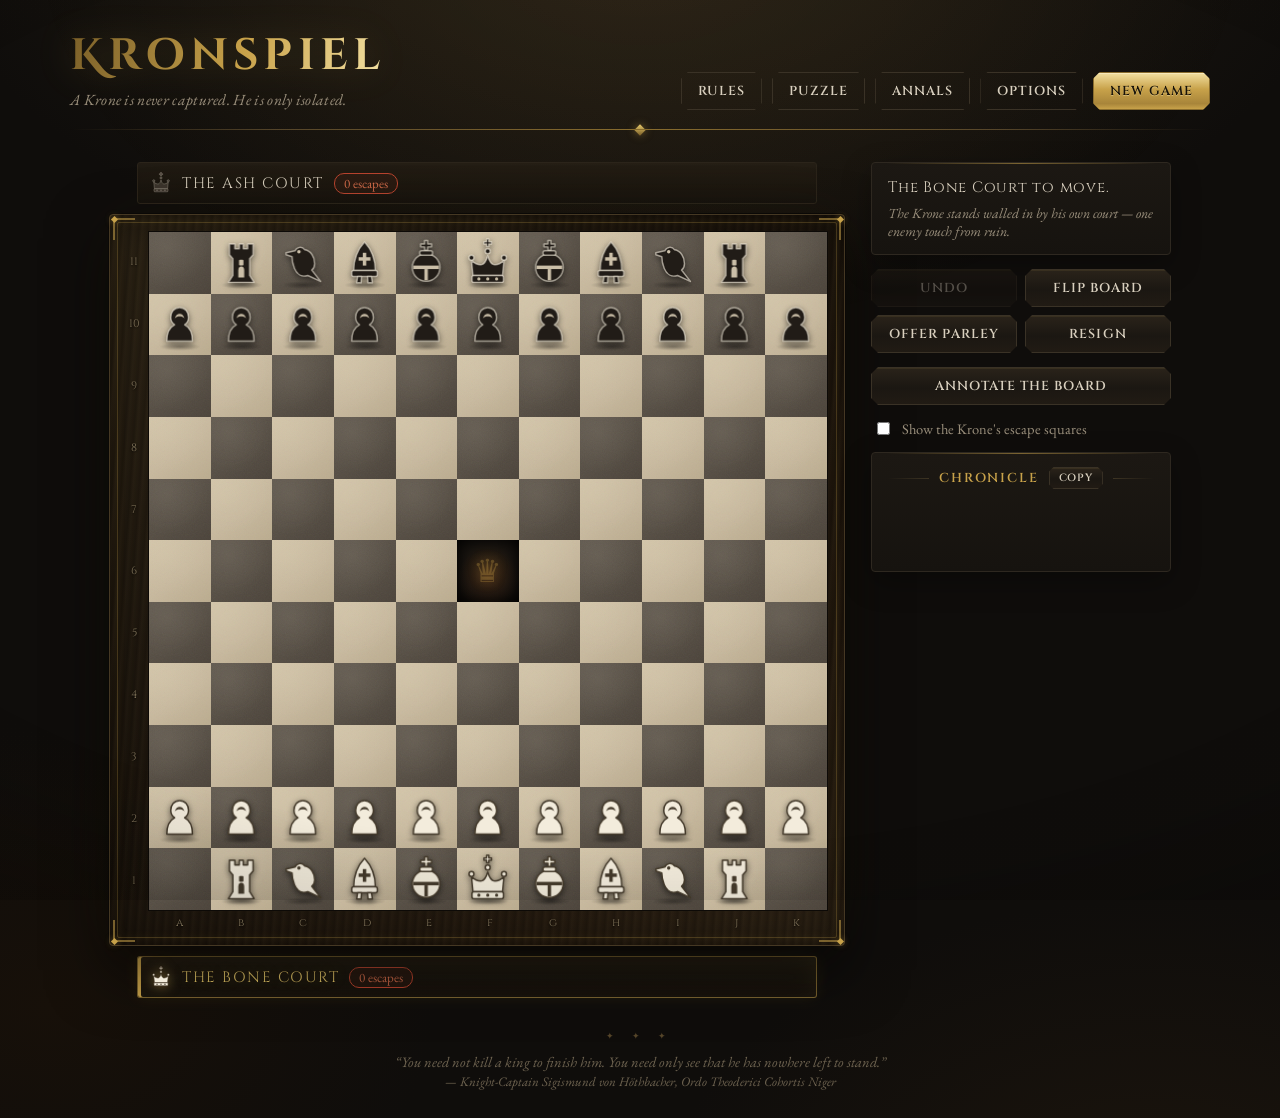
==== play.html @ 2af21b9d "Mobile app shell: fixed board, bottom sheets, and a focused layout Redesign the mobile (≤900px) expe" ====
<!DOCTYPE html>
<html lang="en">
<head>
<meta charset="UTF-8">
<meta name="viewport" content="width=device-width, initial-scale=1.0, viewport-fit=cover">
<title>Kronspiel — Crown-play</title>
<meta name="description" content="Kronspiel: an 11×11 court-game of Isolation. A Krone is never captured — he is only isolated.">
<link rel="preconnect" href="https://fonts.googleapis.com">
<link rel="preconnect" href="https://fonts.gstatic.com" crossorigin>
<link href="https://fonts.googleapis.com/css2?family=Cinzel:wght@400;600;700&family=Cinzel+Decorative:wght@700&family=EB+Garamond:ital,wght@0,400;0,500;0,600;1,400&display=swap" rel="stylesheet">
<link rel="stylesheet" href="css/style.css">
<link rel="icon" href="data:image/svg+xml,<svg xmlns='http://www.w3.org/2000/svg' viewBox='0 0 100 100'><text y='0.9em' font-size='90'>♚</text></svg>">
</head>
<body>
<div class="embers" aria-hidden="true">
  <span style="--x:6%;  --d:16s; --dl:0s;   --s:3px; --drift:34px"></span>
  <span style="--x:16%; --d:21s; --dl:-7s;  --s:2px; --drift:-22px"></span>
  <span style="--x:28%; --d:18s; --dl:-3s;  --s:2px; --drift:18px"></span>
  <span style="--x:41%; --d:24s; --dl:-12s; --s:3px; --drift:-30px"></span>
  <span style="--x:55%; --d:17s; --dl:-5s;  --s:2px; --drift:26px"></span>
  <span style="--x:67%; --d:22s; --dl:-15s; --s:3px; --drift:-18px"></span>
  <span style="--x:78%; --d:19s; --dl:-9s;  --s:2px; --drift:30px"></span>
  <span style="--x:88%; --d:25s; --dl:-2s;  --s:3px; --drift:-26px"></span>
  <span style="--x:95%; --d:20s; --dl:-11s; --s:2px; --drift:14px"></span>
</div>
<div class="app">

  <div id="mobile-top" class="mobile-top">
    <button id="btn-menu" class="mtop-btn" aria-label="Open menu">☰</button>
    <a href="index.html" class="mtop-title">Kronspiel</a>
    <span class="mtop-spacer" aria-hidden="true"></span>
  </div>

  <header class="masthead">
    <div class="masthead-inner">
      <div class="title-block">
        <h1><a href="index.html" class="home-link">Kronspiel</a></h1>
        <p class="tagline">A Krone is never captured. He is only isolated.</p>
      </div>
      <nav class="top-actions">
        <button id="btn-rules" class="btn ghost">Rules</button>
        <button id="btn-puzzle" class="btn ghost">Puzzle</button>
        <button id="btn-annals" class="btn ghost">Annals</button>
        <button id="btn-options" class="btn ghost">Options</button>
        <button id="btn-new" class="btn primary">New Game</button>
      </nav>
    </div>
  </header>

  <main class="table">

    <section class="board-column">
      <div class="focus-hud">
        <button id="btn-focus-undo" class="btn mini">Undo</button>
        <span id="focus-status"></span>
        <button id="btn-focus-exit" class="btn mini">Exit</button>
      </div>
      <div class="player-bar" id="bar-top">
        <span class="court-sigil ash">♛</span>
        <span class="court-name" id="name-top">The Ash Court</span>
        <span class="escape-badge" id="esc-top" title="Open escape squares around this Krone"></span>
        <span class="captured" id="cap-top"></span>
      </div>

      <div class="board-frame">
        <i class="bf-corner tl" aria-hidden="true"></i>
        <i class="bf-corner tr" aria-hidden="true"></i>
        <i class="bf-corner bl" aria-hidden="true"></i>
        <i class="bf-corner br" aria-hidden="true"></i>
        <div class="board-inner">
          <div id="ranks" class="ranks"></div>
          <div class="board-and-files">
            <div id="board" class="board" aria-label="Kronspiel board">
              <div id="pieces" class="pieces-layer"></div>
              <div id="marks" class="marks-layer"></div>
            </div>
            <div id="files" class="files"></div>
          </div>
        </div>
      </div>

      <div class="player-bar" id="bar-bottom">
        <span class="court-sigil bone">♛</span>
        <span class="court-name" id="name-bottom">The Bone Court</span>
        <span class="escape-badge" id="esc-bottom" title="Open escape squares around this Krone"></span>
        <span class="captured" id="cap-bottom"></span>
      </div>
    </section>

    <aside class="sidebar">
      <div class="log-card tutor-card hidden" id="tutor-card">
        <h2>The Primer <span id="tutor-step" class="tutor-step"></span></h2>
        <h3 id="tutor-title" class="tutor-title"></h3>
        <p id="tutor-text" class="tutor-text"></p>
        <div class="tutor-actions">
          <button id="btn-tutor-exit" class="btn mini ghost">Leave the Primer</button>
          <button id="btn-tutor-back" class="btn mini ghost hidden">Back</button>
          <button id="btn-tutor-next" class="btn mini primary">Continue</button>
        </div>
      </div>

      <div class="status-card">
        <div id="status" class="status">The Bone Court to move.</div>
        <div id="substatus" class="substatus"></div>
        <div id="winter-clock" class="winter-clock hidden"></div>
      </div>

      <div id="sheet-controls" class="m-sheet">
        <div class="controls">
          <button id="btn-undo" class="btn">Undo</button>
          <button id="btn-flip" class="btn">Flip Board</button>
          <button id="btn-parley" class="btn">Offer Parley</button>
          <button id="btn-resign" class="btn danger">Resign</button>
        </div>
        <button id="btn-annotate" class="btn annotate-start">Annotate the Board</button>
        <div id="claims" class="claims hidden">
          <button id="btn-siege" class="btn claim hidden">Claim the Long Siege</button>
          <button id="btn-winter" class="btn claim hidden">Claim the Long Winter</button>
        </div>
        <label class="toggle">
          <input type="checkbox" id="chk-escapes">
          <span>Show the Krone's escape squares</span>
        </label>
      </div>

      <div id="annotate-bar" class="annotate-bar m-sheet hidden">
        <div class="anno-row" role="group" aria-label="Annotation tools">
          <button class="atool active" data-tool="arrow" title="Draw an arrow — drag from one square to another">Arrow</button>
          <button class="atool" data-tool="highlight" title="Highlight a square — click it">Highlight</button>
          <button class="atool" data-tool="text" title="Add a label — click where it should sit">Label</button>
        </div>
        <div class="anno-row anno-glyphs" role="group" aria-label="Move-quality marks — click a square to place">
          <button class="atool aglyph" data-tool="glyph" data-glyph="!!" data-nag="brilliant" title="Brilliant">!!</button>
          <button class="atool aglyph" data-tool="glyph" data-glyph="!" data-nag="good" title="Good move">!</button>
          <button class="atool aglyph" data-tool="glyph" data-glyph="!?" data-nag="interesting" title="Interesting move">!?</button>
          <button class="atool aglyph" data-tool="glyph" data-glyph="?!" data-nag="dubious" title="Dubious move">?!</button>
          <button class="atool aglyph" data-tool="glyph" data-glyph="?" data-nag="mistake" title="Mistake">?</button>
          <button class="atool aglyph" data-tool="glyph" data-glyph="??" data-nag="blunder" title="Blunder">??</button>
        </div>
        <div class="anno-row anno-colors" role="group" aria-label="Ink colour">
          <button class="aswatch active" data-color="#e8c96a" title="Gold" style="--sw:#e8c96a"></button>
          <button class="aswatch" data-color="#b8442f" title="Ember" style="--sw:#b8442f"></button>
          <button class="aswatch" data-color="#6f9e5f" title="Green" style="--sw:#6f9e5f"></button>
          <button class="aswatch" data-color="#5b8fc9" title="Blue" style="--sw:#5b8fc9"></button>
        </div>
        <div class="anno-row anno-actions">
          <button id="btn-anno-undo" class="btn mini" title="Undo the last mark">Undo</button>
          <button id="btn-anno-clear" class="btn mini" title="Remove every mark">Clear</button>
          <button id="btn-anno-copy" class="btn mini primary" title="Copy an image of the board to the clipboard">Copy Image</button>
          <button id="btn-anno-done" class="btn mini ghost" title="Leave annotation mode">Done</button>
        </div>
      </div>

      <div id="editor-bar" class="editor-bar m-sheet hidden">
        <div class="editor-head">Puzzle Editor</div>
        <p class="editor-hint">Pick a piece, then click a square to place it. Drag a piece to move it. Choose Erase to clear squares.</p>
        <div class="palette" id="palette-bone" aria-label="Bone pieces"></div>
        <div class="palette" id="palette-ash" aria-label="Ash pieces"></div>
        <div class="anno-row">
          <button class="atool ed-brush ed-erase" data-erase="1" title="Erase — click a square to clear it">Erase</button>
        </div>
        <div class="anno-row ed-inline">
          <span class="ed-label">To move</span>
          <div class="seg ed-seg" id="ed-turn">
            <button data-v="bone" class="seg-btn active">Bone</button>
            <button data-v="ash" class="seg-btn">Ash</button>
          </div>
        </div>
        <div class="anno-row ed-fluchts">
          <label class="toggle mini"><input type="checkbox" id="ed-flucht-bone" checked><span>Bone may Flucht</span></label>
          <label class="toggle mini"><input type="checkbox" id="ed-flucht-ash" checked><span>Ash may Flucht</span></label>
        </div>
        <div id="ed-status" class="ed-status"></div>
        <div class="anno-row">
          <button id="btn-ed-start" class="btn mini" title="Load the standard opening position">Reset to Start</button>
          <button id="btn-ed-clear" class="btn mini" title="Empty the board">Clear Board</button>
        </div>
        <div class="anno-row">
          <button id="btn-ed-copy" class="btn mini" title="Copy this position as a shareable code">Copy Code</button>
          <button id="btn-ed-save" class="btn mini" title="Save this position to your library">Save…</button>
          <button id="btn-ed-library" class="btn mini" title="Browse your saved puzzles">Library…</button>
        </div>
        <div class="anno-row ed-actions">
          <button id="btn-ed-play" class="btn mini primary" title="Start playing from this position">Play from Here</button>
          <button id="btn-ed-done" class="btn mini ghost" title="Leave the editor">Done</button>
        </div>
      </div>

      <div id="replay-bar" class="replay-bar m-sheet hidden">
        <div class="replay-head"><span class="editor-head">Replay</span><span id="replay-name" class="replay-name"></span></div>
        <div class="replay-move" id="replay-move"></div>
        <div class="replay-nav">
          <button id="btn-rp-first" class="btn mini" title="First move" aria-label="First">⏮</button>
          <button id="btn-rp-prev" class="btn mini" title="Previous move" aria-label="Previous">◀</button>
          <button id="btn-rp-play" class="btn mini" title="Play / pause" aria-label="Play">▶</button>
          <button id="btn-rp-next" class="btn mini" title="Next move" aria-label="Next">▶▶</button>
          <button id="btn-rp-last" class="btn mini" title="Last move" aria-label="Last">⏭</button>
        </div>
        <div class="replay-count" id="replay-count"></div>
        <textarea id="replay-commentary" class="replay-commentary" rows="3" placeholder="Narrate this moment — write as much as you like…"></textarea>
        <button id="btn-rp-annotate" class="btn mini" title="Draw on this position">Annotate this Position</button>
        <div class="replay-save">
          <input id="replay-name-input" class="text-input" maxlength="60" placeholder="Name this game" autocomplete="off">
          <button id="btn-rp-save" class="btn mini primary" title="Save this game — with your notes — to the Annals">Save to the Annals</button>
        </div>
        <div class="anno-row">
          <button id="btn-rp-share" class="btn mini" title="Copy a shareable replay code">Share</button>
          <button id="btn-rp-newgame" class="btn mini">New Game</button>
        </div>
        <button id="btn-rp-exit" class="btn mini ghost rp-close">Close Replay</button>
      </div>

      <div class="log-card m-sheet" id="sheet-chronicle">
        <h2 class="with-action">Chronicle <button id="btn-export" class="btn mini" title="Copy the game record as text">Copy</button></h2>
        <ol id="movelog" class="movelog"></ol>
      </div>

      <div class="log-card chat-card m-sheet hidden" id="chat-card">
        <h2>Parlour</h2>
        <div id="chatlog" class="chatlog"></div>
        <form id="chat-form" class="chat-form">
          <input id="chat-input" class="text-input" maxlength="300" placeholder="Speak…" autocomplete="off">
          <button class="btn mini" type="submit">Send</button>
        </form>
      </div>
    </aside>

  </main>

  <nav id="mobile-tabs" class="mobile-tabs" aria-label="Board menus"></nav>

  <!-- Compact menu (mobile) — the top actions tucked behind one button -->
  <div class="overlay hidden" id="ov-menu">
    <div class="dialog menu-dialog">
      <h2>Kronspiel</h2>
      <div class="menu-actions">
        <button class="btn primary" data-menu="btn-new">New Game</button>
        <button class="btn" data-menu="btn-rules">The Rules</button>
        <button class="btn" data-menu="btn-puzzle">Puzzle Editor</button>
        <button class="btn" data-menu="btn-annals">The Annals</button>
        <button class="btn" data-menu="btn-options">Options</button>
      </div>
      <button class="btn ghost" id="btn-menu-close">Close</button>
    </div>
  </div>

  <footer class="colophon">
    <p>“You need not kill a king to finish him. You need only see that he has nowhere left to stand.”</p>
    <p class="attribution">— Knight-Captain Sigismund von Höthbacher, <em>Ordo Theoderici Cohortis Niger</em></p>
  </footer>
</div>

<!-- New game dialog -->
<div class="overlay hidden" id="ov-new">
  <div class="dialog">
    <h2>A New Game</h2>
    <div class="field">
      <span class="field-label">Opponent</span>
      <div class="seg" id="seg-mode">
        <button data-v="hotseat" class="seg-btn active">Two Players</button>
        <button data-v="ai" class="seg-btn">Against the Court</button>
      </div>
    </div>
    <div class="field hotseat-only">
      <span class="field-label">Where</span>
      <div class="seg" id="seg-where">
        <button data-v="local" class="seg-btn active">Local</button>
        <button data-v="online" class="seg-btn">Online</button>
      </div>
    </div>
    <div class="field ai-only">
      <span class="field-label">You command</span>
      <div class="seg" id="seg-side">
        <button data-v="bone" class="seg-btn active">The Bone Court</button>
        <button data-v="ash" class="seg-btn">The Ash Court</button>
      </div>
    </div>
    <div class="field ai-only">
      <span class="field-label">The Court plays as</span>
      <div class="seg" id="seg-level">
        <button data-v="novice" class="seg-btn">Novice</button>
        <button data-v="courtier" class="seg-btn active">Courtier</button>
        <button data-v="spymaster" class="seg-btn">Spymaster</button>
      </div>
    </div>
    <div class="field online-only">
      <span class="field-label">Your part</span>
      <div class="seg" id="seg-net-role">
        <button data-v="host" class="seg-btn active">Create a Table</button>
        <button data-v="join" class="seg-btn">Join by Code</button>
      </div>
    </div>
    <div class="field online-only host-only">
      <span class="field-label">You command</span>
      <div class="seg" id="seg-host-side">
        <button data-v="bone" class="seg-btn active">The Bone Court</button>
        <button data-v="ash" class="seg-btn">The Ash Court</button>
      </div>
    </div>
    <div class="field online-only join-only">
      <span class="field-label">Room code</span>
      <input id="join-code" class="text-input" maxlength="8" placeholder="e.g. K7QF"
             autocomplete="off" autocapitalize="characters" spellcheck="false">
    </div>
    <p class="dialog-note online-only">Play travels directly between your two browsers; share the code by any messenger you like.</p>
    <div class="dialog-actions">
      <button class="btn ghost" id="btn-primer-new">First Time? The Primer</button>
      <button class="btn ghost" id="btn-new-cancel">Cancel</button>
      <button class="btn primary" id="btn-new-start">Begin</button>
    </div>
  </div>
</div>

<!-- Rules dialog -->
<div class="overlay hidden" id="ov-rules">
  <div class="dialog wide">
    <h2>The Rules, Briefly</h2>
    <div class="rules-body">
      <h3>The board</h3>
      <p>Eleven by eleven, ash-grey and bone-pale. The centre square — the <strong>Aschenstuhl</strong>, the Ash Seat — is permanently empty. No piece may ever occupy it, sliding pieces cannot see past it, and a Gesandter may leap over it but never land on it. For the Krone it behaves exactly as the edge of the board: a square he cannot step onto, but never an enemy hand at his throat. A Bürger whose file runs into the throne — standing at f5 or f7 — may step diagonally around it onto e6 or g6, capture or no capture: the game's one non-capturing diagonal step.</p>

      <h3>The pieces</h3>
      <ul>
        <li><strong><span class="rule-ico" data-piece="1"></span> Krone</strong> — one square in any direction, onto open ground only. Never captured, and never captures; see Isolation.</li>
        <li><strong><span class="rule-ico" data-piece="2"></span> Kanzler</strong> (×2) — any distance in any direction. Each side has two, flanking the Krone from the first move.</li>
        <li><strong><span class="rule-ico" data-piece="3"></span> Marschall</strong> — any distance orthogonally.</li>
        <li><strong><span class="rule-ico" data-piece="4"></span> Prälat</strong> — any distance diagonally.</li>
        <li><strong><span class="rule-ico" data-piece="5"></span> Gesandter</strong> — the broken L-step; leaps over anything in its path.</li>
        <li><strong><span class="rule-ico" data-piece="6"></span> Bürger</strong> — one square forward; on its first move only, it may instead advance one, two, or three squares in a straight line. Captures one square diagonally forward, at any time. A Bürger reaching the far rank promotes — <em>only ever</em> to a Gesandter. There is no en passant.</li>
      </ul>

      <h3>Die Flucht</h3>
      <p>An unmoved Krone may, once per game, leap up to three squares in a straight orthogonal line — provided every square he passes through and lands on is empty and unthreatened. Any ordinary Krone move forfeits the option forever.</p>

      <h3>Isolation — the only way to win</h3>
      <p>There is no check, no checkmate, and no stalemate-as-draw. At the start of every turn, before any piece moves, the Krone of the player to move is examined. He is <strong>Isolated</strong> — and the game instantly lost — when both of the following hold:</p>
      <ol>
        <li>Every square adjacent to him (including any square still reachable by Die Flucht) is occupied by a piece of <em>either</em> colour, threatened by an enemy piece, or off the board.</li>
        <li>Either the Krone's own square is directly threatened by an enemy piece, or at least one adjacent square that is <em>genuinely empty</em> — held by no piece of either colour — is threatened by an enemy piece.</li>
      </ol>
      <p>An enemy threat against a square already filled by the Krone's own court counts for nothing — that door was never going to open for him regardless. Only two things end a Krone's reign: a blade genuinely at his own throat, or a genuinely empty door that the enemy, and the enemy alone, has nailed shut. A Krone is never undone by his own house alone — he is undone by his own house under siege, and it makes no difference that his own men built most of the wall.</p>
      <p><strong>The Krone is judged as if already lifted from his square.</strong> Every threat that concerns his movement or survival is tested as though he were not standing where he stands: a Kanzler bearing directly upon him threatens the ground behind him just as surely as the ground before him. A king does not shelter a doorway with his own body.</p>
      <p><strong>The Krone cannot be taken.</strong> No move may capture a Krone — it is simply not a legal move, exactly as landing on the Aschenstuhl is not. A Krone may stand indefinitely on a threatened square; only Isolation ends his part in the game.</p>
      <p><strong>The Krone takes no one.</strong> The courtesy is returned: the Krone may never capture, and moves only onto open ground. Kronspiel permits no reaction — a Krone does not answer a wall by tearing a brick from it, and an enemy piece at his elbow is simply part of the wall.</p>
      <p><strong>There is no rescue.</strong> Isolation is judged before the court is given leave to act. A piece that could have captured the offending enemy, or blocked its line, does not save him — the move that would have done it always comes one turn too late. The one safeguard the rules provide: you may never voluntarily make a move that isolates your own Krone, just as the Krone may never step into an enemy's line.</p>
      <p><strong>The Palsied Court.</strong> A player with no legal move at all — Krone included — loses at once, provided the enemy has a hand in it by the test above: a blade at the Krone's throat, or a threat against a genuinely empty square beside him. Paralysed under siege is fallen. Without any enemy touch, it is instead the Frozen Court, and drawn.</p>

      <h3>Draws</h3>
      <ul>
        <li><strong>The Long Siege</strong> — the same position, same player to move, a third time; either player may claim.</li>
        <li><strong>The Long Winter</strong> — fifty moves by each side with no Bürger moved and no capture; either player may claim.</li>
        <li><strong>The Empty Court</strong> — lone Krone against lone Krone; drawn automatically.</li>
        <li><strong>Mutual Ruin</strong> — both Krone isolated at the start of the same round; drawn, and considered the most honest outcome the board can produce.</li>
        <li><strong>The Frozen Court</strong> — no legal move remains, yet no enemy hand touches the wall: the court has choked itself still, alone. Drawn automatically.</li>
        <li><strong>Parley</strong> — a draw agreed between the players at any point.</li>
      </ul>

      <h3>Conventions of this table</h3>
      <p>The Bone Court moves first. Ranks run 1–11 from the Bone home rank; files run a–k from the left of the Bone player.</p>
    </div>
    <div class="dialog-actions">
      <button class="btn ghost" id="btn-primer-rules">Learn by Doing — the Primer</button>
      <button class="btn primary" id="btn-rules-close">Close</button>
    </div>
  </div>
</div>

<!-- Options dialog -->
<div class="overlay hidden" id="ov-options">
  <div class="dialog">
    <h2>Options</h2>
    <div class="field">
      <span class="field-label">Piece style</span>
      <div class="seg" id="seg-pieces">
        <button data-v="sigils" class="seg-btn active">Court Sigils</button>
        <button data-v="classic" class="seg-btn">Classic Glyphs</button>
      </div>
    </div>
    <div class="pieceset-preview" id="pieceset-preview"></div>
    <div class="field">
      <span class="field-label">Board coordinates</span>
      <div class="seg" id="seg-labels">
        <button data-v="show" class="seg-btn active">Show</button>
        <button data-v="hide" class="seg-btn">Hide — larger board</button>
      </div>
    </div>
    <div class="dialog-actions">
      <button class="btn primary" id="btn-options-close">Close</button>
    </div>
  </div>
</div>

<!-- Confirm dialog (parley / resign / new-game-in-progress) -->
<div class="overlay hidden" id="ov-confirm">
  <div class="dialog">
    <h2 id="confirm-title">Are you certain?</h2>
    <p id="confirm-text"></p>
    <div class="dialog-actions">
      <button class="btn ghost" id="btn-confirm-no">No</button>
      <button class="btn primary" id="btn-confirm-yes">Yes</button>
    </div>
  </div>
</div>

<!-- Text-entry dialog (puzzle names, position codes) -->
<div class="overlay hidden" id="ov-prompt">
  <div class="dialog">
    <h2 id="prompt-title"></h2>
    <p id="prompt-note" class="dialog-note"></p>
    <form id="prompt-form" class="prompt-form">
      <input id="prompt-input" class="text-input" autocomplete="off" spellcheck="false">
      <div class="dialog-actions">
        <button type="button" class="btn ghost" id="btn-prompt-cancel">Cancel</button>
        <button type="submit" class="btn primary" id="btn-prompt-ok">Confirm</button>
      </div>
    </form>
  </div>
</div>

<!-- Game over -->
<div class="overlay hidden" id="ov-over">
  <div class="dialog gameover">
    <div class="gameover-rule"></div>
    <h2 id="over-title"></h2>
    <p id="over-text"></p>
    <div class="dialog-actions">
      <button class="btn ghost" id="btn-over-review">Review &amp; Annotate</button>
      <button class="btn hidden" id="btn-over-rematch">Offer Rematch</button>
      <button class="btn primary" id="btn-over-new">New Game</button>
    </div>
  </div>
</div>

<!-- The Annals — saved games -->
<div class="overlay hidden" id="ov-annals">
  <div class="dialog wide">
    <h2>The Annals</h2>
    <p class="dialog-note">Games you have set down. Open one to walk through it move by move — and annotate as you go.</p>
    <div id="annals-list" class="annals-list"></div>
    <div class="dialog-actions">
      <button class="btn ghost" id="btn-annals-load">Load a Shared Replay</button>
      <button class="btn primary" id="btn-annals-close">Close</button>
    </div>
  </div>
</div>

<!-- The Puzzle Library — saved positions -->
<div class="overlay hidden" id="ov-puzzles">
  <div class="dialog wide">
    <h2>Puzzle Library</h2>
    <p class="dialog-note">Saved positions. Open one in the editor, copy its code to share, or remove it.</p>
    <div id="puzzles-list" class="annals-list"></div>
    <div class="dialog-actions">
      <button class="btn ghost" id="btn-puzzles-load">Load a Shared Puzzle</button>
      <button class="btn primary" id="btn-puzzles-close">Close</button>
    </div>
  </div>
</div>

<!-- Online: awaiting connection -->
<div class="overlay hidden" id="ov-wait">
  <div class="dialog netwait">
    <h2 id="wait-title">The Table Is Set</h2>
    <p id="wait-text">Share this code with the other court:</p>
    <div class="room-code" id="wait-code"></div>
    <div id="wait-status"></div>
    <div class="dialog-actions">
      <button class="btn" id="btn-copy-invite">Copy Invitation</button>
      <button class="btn ghost" id="btn-wait-cancel">Cancel</button>
    </div>
  </div>
</div>
<button class="btn result-chip hidden" id="btn-show-result">Show Result</button>
<button class="focus-btn" id="btn-focus" title="Full-screen view" aria-label="Toggle full-screen view">⛶</button>
<button class="focus-btn unavailable" id="btn-focus-chat" title="The Parlour" aria-label="Toggle chat">✉<span id="chat-unread" class="chat-unread hidden"></span></button>

<script src="js/vendor/peerjs.min.js"></script>
<script type="module" src="js/main.js"></script>
</body>
</html>
---- css/style.css ----
/* ============================================================
   Kronspiel — ash and bone, candlelight and gold
   ============================================================ */

:root {
  --bg: #0f0d0b;
  --bg-2: #16130f;
  --panel: #1c1813;
  --panel-edge: #2e2820;
  --ink: #d8cfbe;
  --ink-dim: #9a8f7c;
  --gold: #c8a24a;
  --gold-bright: #e8c96a;
  --gold-pale: #f2dfa0;
  --gold-deep: #7a5f28;
  --ember: #b8442f;
  --ember-soft: #d06a4a;
  --sq-bone: #c9baa0;
  --sq-ash: #564e44;
  --sq-asch: #17130f;
  --piece-bone: #f3ecdc;
  --piece-ash: #211c17;
  --open-green: #6f9e5f;

  --board-max: min(92vw, calc(100vh - 220px), 760px);
}

* { box-sizing: border-box; }

html { overflow-x: clip; } /* guard against sub-pixel horizontal scroll on mobile */

html, body {
  margin: 0;
  padding: 0;
  max-width: 100%;
  background:
    radial-gradient(1200px 700px at 50% -10%, #262015 0%, transparent 60%),
    radial-gradient(900px 600px at 90% 110%, #1c150d 0%, transparent 55%),
    radial-gradient(700px 500px at 4% 90%, #171009 0%, transparent 55%),
    var(--bg);
  color: var(--ink);
  font-family: "EB Garamond", Georgia, serif;
  font-size: 17px;
  min-height: 100vh;
}

/* breathing candlelight over the whole hall */
body::before {
  content: "";
  position: fixed;
  inset: 0;
  z-index: 0;
  pointer-events: none;
  background: radial-gradient(1000px 640px at 50% -6%, rgba(255, 186, 92, 0.055), transparent 62%);
  animation: candleflicker 8s ease-in-out infinite;
}

/* vignette, drawing the eye to the table */
body::after {
  content: "";
  position: fixed;
  inset: 0;
  z-index: 30;
  pointer-events: none;
  background: radial-gradient(120% 90% at 50% 42%, transparent 58%, rgba(4, 3, 1, 0.42) 100%);
}

@keyframes candleflicker {
  0%, 100% { opacity: 1; }
  22%      { opacity: 0.72; }
  38%      { opacity: 0.94; }
  55%      { opacity: 0.65; }
  74%      { opacity: 0.9; }
}

/* ---------- embers drifting up from the hearth ---------- */

.embers {
  position: fixed;
  inset: 0;
  z-index: 1;
  pointer-events: none;
  overflow: hidden;
}

.embers span {
  position: absolute;
  bottom: -12px;
  left: var(--x);
  width: var(--s);
  height: var(--s);
  border-radius: 50%;
  background: radial-gradient(circle, #ffd98a 0%, #d0722c 55%, transparent 75%);
  box-shadow: 0 0 6px 1px rgba(255, 160, 70, 0.35);
  opacity: 0;
  animation: emberrise var(--d) linear infinite;
  animation-delay: var(--dl);
}

@keyframes emberrise {
  0%   { transform: translate(0, 0) scale(1); opacity: 0; }
  6%   { opacity: 0.55; }
  45%  { transform: translate(calc(var(--drift) * 0.6), -46vh) scale(0.9); opacity: 0.4; }
  80%  { opacity: 0.15; }
  100% { transform: translate(var(--drift), -96vh) scale(0.55); opacity: 0; }
}

.app {
  position: relative;
  z-index: 2;
  max-width: 1180px;
  margin: 0 auto;
  padding: 0 20px;
  display: flex;
  flex-direction: column;
  min-height: 100vh;
}

/* ---------- masthead ---------- */

.masthead { padding: 26px 0 10px; }

.masthead-inner {
  position: relative;
  display: flex;
  align-items: flex-end;
  justify-content: space-between;
  gap: 16px;
  padding-bottom: 20px;
}

/* ornamental rule with a centre diamond */
.masthead-inner::after {
  content: "";
  position: absolute;
  left: 0;
  right: 0;
  bottom: 0;
  height: 1px;
  background: linear-gradient(90deg, transparent, #55452a 18%, #8a6d2e 50%, #55452a 82%, transparent);
}
.masthead-inner::before {
  content: "";
  position: absolute;
  left: 50%;
  bottom: -3.5px;
  width: 8px;
  height: 8px;
  transform: translateX(-50%) rotate(45deg);
  background: linear-gradient(135deg, var(--gold-bright), var(--gold-deep));
  box-shadow: 0 0 8px rgba(200, 162, 74, 0.5);
}

.home-link { display: contents; }
h1:has(.home-link) { cursor: pointer; }

h1 {
  font-family: "Cinzel Decorative", "Cinzel", serif;
  font-weight: 700;
  font-size: clamp(30px, 5vw, 44px);
  letter-spacing: 0.12em;
  margin: 0;
  background: linear-gradient(105deg,
    var(--gold-deep) 0%, var(--gold) 28%, var(--gold-pale) 50%, var(--gold) 72%, var(--gold-deep) 100%);
  background-size: 200% 100%;
  -webkit-background-clip: text;
  background-clip: text;
  color: transparent;
  -webkit-text-fill-color: transparent;
  animation: goldsheen 11s linear infinite;
  filter: drop-shadow(0 0 18px rgba(200, 162, 74, 0.22));
}

@keyframes goldsheen {
  0%   { background-position: 200% center; }
  100% { background-position: -200% center; }
}

.tagline {
  margin: 4px 0 0;
  font-style: italic;
  color: var(--ink-dim);
  font-size: 15.5px;
  letter-spacing: 0.02em;
}

.top-actions { display: flex; gap: 10px; }

/* ---------- buttons — cast-bronze plaques ---------- */

.btn {
  font-family: "Cinzel", serif;
  font-size: 13px;
  font-weight: 600;
  letter-spacing: 0.08em;
  text-transform: uppercase;
  color: var(--ink);
  background:
    linear-gradient(180deg, #2a231a 0%, #1b1712 55%, #211b14 100%);
  border: 1px solid #3a3226;
  border-radius: 0;
  clip-path: polygon(
    7px 0, calc(100% - 7px) 0, 100% 7px,
    100% calc(100% - 7px), calc(100% - 7px) 100%,
    7px 100%, 0 calc(100% - 7px), 0 7px);
  box-shadow: inset 0 1px 0 rgba(232, 201, 106, 0.07);
  padding: 9px 16px;
  cursor: pointer;
  transition: border-color 0.15s, color 0.15s, background 0.15s, opacity 0.15s, filter 0.15s;
}

.btn:hover {
  border-color: var(--gold);
  color: var(--gold-bright);
  filter: drop-shadow(0 0 6px rgba(200, 162, 74, 0.25));
}
.btn:disabled { opacity: 0.35; cursor: default; }
.btn:disabled:hover { border-color: #3a3226; color: var(--ink); filter: none; }

.btn.primary {
  color: #171208;
  background: linear-gradient(180deg, var(--gold-pale) 0%, var(--gold) 45%, #a8853a 85%, #c8a24a 100%);
  border-color: #8a6d2e;
  box-shadow: inset 0 1px 0 rgba(255, 245, 210, 0.55);
  text-shadow: 0 1px 0 rgba(255, 240, 190, 0.4);
}
.btn.primary:hover { filter: brightness(1.08); color: #171208; border-color: #8a6d2e; }

.btn.ghost { background: transparent; box-shadow: none; }

.btn.danger:hover {
  border-color: var(--ember-soft);
  color: var(--ember-soft);
  filter: drop-shadow(0 0 6px rgba(208, 106, 74, 0.25));
}

.btn.claim {
  width: 100%;
  border-color: #6a5a2f;
  color: var(--gold-bright);
  animation: claimglow 2.2s ease-in-out infinite;
}

@keyframes claimglow {
  0%, 100% { filter: drop-shadow(0 0 0 rgba(200, 162, 74, 0)); }
  50%      { filter: drop-shadow(0 0 10px rgba(200, 162, 74, 0.5)); }
}

/* ---------- layout ---------- */

.table {
  display: flex;
  gap: 26px;
  align-items: flex-start;
  justify-content: center;
  padding: 22px 0;
  flex: 1;
}

.board-column {
  display: flex;
  flex-direction: column;
  gap: 10px;
  align-items: center;
}

/* ---------- player bars — court plaques ---------- */

.player-bar {
  width: var(--board-max);
  display: flex;
  align-items: center;
  gap: 10px;
  padding: 6px 12px;
  min-height: 42px;
  background: linear-gradient(180deg, rgba(40, 33, 23, 0.75) 0%, rgba(22, 18, 13, 0.85) 100%);
  border: 1px solid #2b241a;
  border-radius: 3px;
  transition: border-color 0.25s, box-shadow 0.25s;
}

.player-bar.active {
  border-color: rgba(200, 162, 74, 0.55);
  box-shadow:
    inset 3px 0 0 var(--gold),
    inset 0 0 22px rgba(200, 162, 74, 0.06),
    0 0 18px rgba(200, 162, 74, 0.1);
}

.court-sigil { font-size: 22px; line-height: 1; }
.court-sigil.bone { color: var(--piece-bone); text-shadow: 0 0 4px rgba(0,0,0,0.9); }
.court-sigil.ash { color: #3b342c; text-shadow: 0 0 3px rgba(243, 236, 220, 0.35); }

.court-name {
  font-family: "Cinzel", serif;
  font-size: 15px;
  letter-spacing: 0.1em;
  text-transform: uppercase;
}

.player-bar.active .court-name {
  color: var(--gold-bright);
  text-shadow: 0 0 12px rgba(200, 162, 74, 0.35);
}
.player-bar.active .court-sigil { filter: drop-shadow(0 0 6px rgba(200, 162, 74, 0.55)); }

.escape-badge {
  font-size: 13px;
  color: var(--ink-dim);
  border: 1px solid #3a3223;
  border-radius: 10px;
  padding: 1px 9px;
  background: rgba(200, 162, 74, 0.04);
  font-variant-numeric: tabular-nums;
  white-space: nowrap;   /* keep "N escapes" on one line */
  flex: 0 0 auto;
}
.escape-badge.tight {
  color: var(--ember-soft);
  border-color: var(--ember);
  background: rgba(184, 68, 47, 0.08);
  animation: tightpulse 2.4s ease-in-out infinite;
}
.escape-badge:empty { display: none; }

@keyframes tightpulse {
  0%, 100% { box-shadow: 0 0 0 rgba(184, 68, 47, 0); }
  50%      { box-shadow: 0 0 10px rgba(184, 68, 47, 0.35); }
}

.captured {
  margin-left: auto;
  font-size: 20px;
  letter-spacing: 2px;
  opacity: 0.85;
  min-height: 24px;
  text-align: right;
  /* Never wrap the fallen pieces to a second line — scroll the strip instead,
     so the plaque keeps a fixed height. */
  flex: 0 1 auto;
  min-width: 0;
  white-space: nowrap;
  overflow-x: auto;
  scrollbar-width: none;
}
.captured::-webkit-scrollbar { display: none; }
.captured .bone-piece { color: var(--piece-bone); text-shadow: 0 1px 2px rgba(0,0,0,0.8); }
.captured .ash-piece { color: #322b23; text-shadow: 0 0 2px rgba(243,236,220,0.4); }

/* ---------- board — a gilded table of dark wood ---------- */

.board-frame {
  position: relative;
  padding: 16px;
  background:
    repeating-linear-gradient(94deg,
      rgba(0, 0, 0, 0) 0px, rgba(0, 0, 0, 0.12) 3px,
      rgba(255, 220, 160, 0.02) 6px, rgba(0, 0, 0, 0) 9px),
    linear-gradient(135deg, #2b2214 0%, #1b140c 45%, #241a0f 78%, #2a2013 100%);
  border: 1px solid #453823;
  border-radius: 4px;
  box-shadow:
    0 0 0 1px #0a0806,
    0 24px 60px rgba(0, 0, 0, 0.6),
    0 0 70px rgba(200, 162, 74, 0.05),
    inset 0 0 46px rgba(0, 0, 0, 0.5);
}

/* gold fillet inlaid in the wood */
.board-frame::before {
  content: "";
  position: absolute;
  inset: 7px;
  border: 1px solid rgba(200, 162, 74, 0.26);
  border-radius: 2px;
  pointer-events: none;
  box-shadow: 0 0 10px rgba(200, 162, 74, 0.07), inset 0 0 10px rgba(200, 162, 74, 0.05);
}

/* corner brackets */
.bf-corner {
  position: absolute;
  width: 22px;
  height: 22px;
  border: 2px solid rgba(200, 162, 74, 0.55);
  pointer-events: none;
  z-index: 4;
}
.bf-corner::after {
  content: "";
  position: absolute;
  width: 5px;
  height: 5px;
  background: var(--gold);
  transform: rotate(45deg);
  box-shadow: 0 0 6px rgba(200, 162, 74, 0.6);
}
.bf-corner.tl { top: 3px; left: 3px; border-right: none; border-bottom: none; }
.bf-corner.tr { top: 3px; right: 3px; border-left: none; border-bottom: none; }
.bf-corner.bl { bottom: 3px; left: 3px; border-right: none; border-top: none; }
.bf-corner.br { bottom: 3px; right: 3px; border-left: none; border-top: none; }
.bf-corner.tl::after { top: -3.5px; left: -3.5px; }
.bf-corner.tr::after { top: -3.5px; right: -3.5px; }
.bf-corner.bl::after { bottom: -3.5px; left: -3.5px; }
.bf-corner.br::after { bottom: -3.5px; right: -3.5px; }

.board-inner { display: flex; gap: 6px; }

.ranks {
  display: flex;
  flex-direction: column;
  justify-content: space-around;
  font-family: "Cinzel", serif;
  font-size: 11px;
  color: #7d7057;
  width: 16px;
  text-align: center;
  height: var(--board-max);
  text-shadow: 0 1px 2px rgba(0, 0, 0, 0.8);
}

.board-and-files { display: flex; flex-direction: column; gap: 4px; }

.files {
  display: flex;
  justify-content: space-around;
  font-family: "Cinzel", serif;
  font-size: 11px;
  color: #7d7057;
  height: 14px;
  text-shadow: 0 1px 2px rgba(0, 0, 0, 0.8);
}

.board {
  position: relative;
  width: var(--board-max);
  height: var(--board-max);
  display: grid;
  grid-template-columns: repeat(11, 1fr);
  grid-template-rows: repeat(11, 1fr);
  border: 1px solid #0d0a07;
  box-shadow: inset 0 0 44px rgba(0, 0, 0, 0.42);
  user-select: none;
}

.sq { position: relative; cursor: pointer; transition: filter 0.12s; }
.sq.bone { background: linear-gradient(145deg, #d2c4a8 0%, #c7b89d 55%, #baab8e 100%); }
.sq.ash  { background: linear-gradient(145deg, #5e564c 0%, #554d43 55%, #4a4239 100%); }
.sq.bone:hover, .sq.ash:hover { filter: brightness(1.06); }

.sq.bone::after, .sq.ash::after {
  content: "";
  position: absolute;
  inset: 0;
  background:
    radial-gradient(120% 120% at 30% 25%, rgba(255, 246, 220, 0.07), transparent 55%),
    url("data:image/svg+xml,%3Csvg xmlns='http://www.w3.org/2000/svg' width='40' height='40'%3E%3Cfilter id='n'%3E%3CfeTurbulence type='fractalNoise' baseFrequency='0.9' numOctaves='2'/%3E%3C/filter%3E%3Crect width='40' height='40' filter='url(%23n)' opacity='0.06'/%3E%3C/svg%3E");
  pointer-events: none;
}

/* The Aschenstuhl — a cold hearth at the heart of the board */
.sq.asch {
  background:
    radial-gradient(circle at 50% 45%, #2b2013 0%, var(--sq-asch) 58%, #0d0a07 100%);
  cursor: default;
  box-shadow: inset 0 0 16px rgba(0, 0, 0, 0.95);
}
.sq.asch::before {
  content: "♛";
  position: absolute;
  inset: 0;
  display: flex;
  align-items: center;
  justify-content: center;
  font-size: calc(var(--board-max) / 11 * 0.52);
  color: rgba(200, 162, 74, 0.3);
  text-shadow: 0 0 12px rgba(200, 162, 74, 0.25);
  animation: smolder 6s ease-in-out infinite;
}
.sq.asch::after {
  content: "";
  position: absolute;
  inset: 0;
  pointer-events: none;
  background: radial-gradient(circle at 50% 62%, rgba(255, 120, 40, 0.1), transparent 62%);
  animation: smolder 6s ease-in-out infinite reverse;
}

@keyframes smolder {
  0%, 100% { opacity: 0.55; }
  50%      { opacity: 1; }
}

/* selection & move hints */
.sq.sel {
  box-shadow:
    inset 0 0 0 3px var(--gold),
    inset 0 0 24px rgba(200, 162, 74, 0.35);
}
.sq.last-from, .sq.last-to { box-shadow: inset 0 0 0 100vmax rgba(200, 162, 74, 0.17); }

.sq.move::before {
  content: "";
  position: absolute;
  inset: 0;
  margin: auto;
  width: 26%;
  height: 26%;
  border-radius: 50%;
  background: radial-gradient(circle at 38% 32%, rgba(60, 48, 26, 0.5), rgba(20, 16, 10, 0.45) 70%);
  box-shadow:
    0 0 0 2px rgba(200, 162, 74, 0.6),
    0 0 10px rgba(200, 162, 74, 0.35);
  z-index: 3;
  transition: width 0.12s, height 0.12s;
}
.sq.ash.move::before { background: radial-gradient(circle at 38% 32%, rgba(243, 236, 220, 0.28), rgba(243, 236, 220, 0.12) 70%); }
.sq.move:hover::before { width: 34%; height: 34%; }

.sq.capture::before {
  content: "";
  position: absolute;
  inset: 6%;
  border: 3px solid rgba(184, 68, 47, 0.85);
  border-radius: 50%;
  box-shadow:
    0 0 12px rgba(184, 68, 47, 0.45),
    inset 0 0 12px rgba(184, 68, 47, 0.3);
  z-index: 3;
}

.sq.flucht-target::after {
  content: "✦";
  position: absolute;
  top: 4%;
  right: 8%;
  font-size: calc(var(--board-max) / 11 * 0.22);
  color: var(--gold);
  text-shadow: 0 0 8px rgba(200, 162, 74, 0.7);
  background: none;
  z-index: 3;
  animation: twinkle 1.8s ease-in-out infinite;
}

@keyframes twinkle {
  0%, 100% { opacity: 0.65; }
  50%      { opacity: 1; }
}

/* escape-square overlay */
.sq.esc-open { box-shadow: inset 0 0 0 3px rgba(111, 158, 95, 0.8); }
.sq.esc-enemy { box-shadow: inset 0 0 0 3px rgba(184, 68, 47, 0.8); }
.sq.esc-own { box-shadow: inset 0 0 0 3px rgba(154, 143, 124, 0.55); }
.sq.sel.esc-open, .sq.sel.esc-enemy, .sq.sel.esc-own { box-shadow: inset 0 0 0 3px var(--gold); }

/* isolation post-mortem markers */
.sq.doom-enemy { box-shadow: inset 0 0 0 100vmax rgba(184, 68, 47, 0.4); }
.sq.doom-own { box-shadow: inset 0 0 0 100vmax rgba(60, 52, 40, 0.55); }
.sq.doom-krone { animation: doompulse 1.6s ease-in-out infinite; }

@keyframes doompulse {
  0%, 100% { box-shadow: inset 0 0 0 3px var(--ember); }
  50% { box-shadow: inset 0 0 0 6px var(--ember), inset 0 0 24px rgba(184, 68, 47, 0.5); }
}

/* Krone warning when escapes run low */
.sq.krone-warn { animation: warnpulse 2s ease-in-out infinite; }
@keyframes warnpulse {
  0%, 100% { box-shadow: inset 0 0 0 0 rgba(208, 106, 74, 0); }
  50% { box-shadow: inset 0 0 0 3px rgba(208, 106, 74, 0.75); }
}

/* ---------- pieces ---------- */

.pieces-layer, .marks-layer {
  position: absolute;
  inset: 0;
  pointer-events: none;
  z-index: 2;
}

/* Primer sightline arrows, drawn into the marks layer */
.marks-layer svg.tut-arrows { position: absolute; inset: 0; width: 100%; height: 100%; }
svg.tut-arrows line { stroke: rgba(232, 201, 106, 0.85); stroke-width: 1.1; }
svg.tut-arrows .halo line { stroke: rgba(200, 162, 74, 0.3); stroke-width: 2.6; }
svg.tut-arrows polygon { fill: rgba(232, 201, 106, 0.85); }

/* ---------- annotation overlay ---------- */

/* Two drawing surfaces. Arrows + highlights go UNDER the pieces so a piece is
   never obscured by an arrow's tail; glyphs + labels go OVER, and carry the
   pointer interaction. Both only swallow events while annotation is live —
   otherwise the marks linger, visible, and clicks fall through to the board. */
.anno-layer {
  position: absolute;
  inset: 0;
  width: 100%;
  height: 100%;
  pointer-events: none;
}
.anno-under { z-index: 1; }  /* below .pieces-layer (z-index 2) */
.anno-over { z-index: 5; }
.anno-over.active { cursor: crosshair; }
.anno-over.active .anno-catch { pointer-events: all; }
.anno-over.active text[data-label-i] { pointer-events: auto; cursor: move; }
.board.annotating .sq { cursor: crosshair; }

/* On touch, a drag on the board must not scroll or zoom the page — the drag owns it. */
.anno-over.active,
.board.annotating,
body.editing .board,
body.viewing .board { touch-action: none; }

/* Inline label entry — themed, not a system prompt */
.anno-input {
  position: absolute;
  transform: translate(-50%, -50%);
  z-index: 6;
  min-width: 72px;
  max-width: 62%;
  font-family: "EB Garamond", Georgia, serif;
  font-size: 15px;
  text-align: center;
  color: var(--ink, #fff);
  background: rgba(16, 13, 10, 0.92);
  border: 1px solid var(--gold);
  border-radius: 3px;
  padding: 3px 7px;
  outline: none;
  box-shadow: 0 4px 14px rgba(0, 0, 0, 0.55);
}

.anno-layer .halo { stroke: rgba(0, 0, 0, 0.45); }
.anno-layer text { font-family: Georgia, serif; }
.anno-layer .anno-label {
  font-weight: 600;
  paint-order: stroke;
  stroke: rgba(0, 0, 0, 0.65);
  stroke-width: 0.7;
  stroke-linejoin: round;
}
.anno-layer .anno-nag-text {
  font-family: "Trebuchet MS", "Segoe UI", sans-serif;
  font-weight: 800;
  fill: #fff;
}

/* Annotation toolbar in the sidebar */
.annotate-bar {
  display: flex;
  flex-direction: column;
  gap: 10px;
  padding: 12px;
  background: linear-gradient(180deg, #1c1813 0%, #16130f 100%);
  border: 1px solid var(--panel-edge);
  border-top: 2px solid var(--gold-deep);
}
.anno-row { display: flex; flex-wrap: wrap; gap: 6px; }
.anno-glyphs { justify-content: space-between; }

.atool {
  flex: 1 1 auto;
  min-width: 0;
  font-family: "Cinzel", serif;
  font-size: 12px;
  letter-spacing: 0.04em;
  color: var(--ink-dim);
  background: linear-gradient(180deg, #2a231a 0%, #1b1712 100%);
  border: 1px solid #3a3226;
  padding: 7px 6px;
  cursor: pointer;
  transition: border-color 0.15s, color 0.15s, background 0.15s;
}
.atool:hover { border-color: var(--gold); color: var(--gold-bright); }
.atool.active {
  color: #171208;
  background: linear-gradient(180deg, var(--gold-pale) 0%, var(--gold) 60%, #a8853a 100%);
  border-color: #8a6d2e;
}
.aglyph {
  flex: 0 0 auto;
  width: calc((100% - 30px) / 6);
  font-family: "Trebuchet MS", "Segoe UI", sans-serif;
  font-weight: 800;
  font-size: 13px;
  padding: 7px 0;
}

.anno-colors { gap: 8px; }
.aswatch {
  flex: 1 1 0;
  height: 22px;
  border: 2px solid #3a3226;
  background: var(--sw);
  cursor: pointer;
  transition: border-color 0.15s, transform 0.1s;
}
.aswatch:hover { transform: translateY(-1px); }
.aswatch.active { border-color: var(--ink); box-shadow: 0 0 0 1px var(--sw); }

.anno-actions { gap: 6px; }
.anno-actions .btn { flex: 1 1 auto; }

/* ---------- puzzle editor ---------- */

.editor-bar {
  display: flex;
  flex-direction: column;
  gap: 9px;
  padding: 12px;
  background: linear-gradient(180deg, #1c1813 0%, #16130f 100%);
  border: 1px solid var(--panel-edge);
  border-top: 2px solid var(--gold-deep);
}
.editor-head {
  font-family: "Cinzel", serif;
  font-size: 13px;
  letter-spacing: 0.08em;
  text-transform: uppercase;
  color: var(--gold-bright);
}
.editor-hint { margin: 0; font-size: 13px; color: var(--ink-dim); line-height: 1.35; }

.palette { display: flex; gap: 4px; }
.ed-pc-btn {
  flex: 1 1 0;
  aspect-ratio: 1;
  display: flex;
  align-items: center;
  justify-content: center;
  padding: 2px;
  background: linear-gradient(180deg, #241d15 0%, #191410 100%);
  border: 1px solid #3a3226;
  cursor: pointer;
  font-size: 22px;
  line-height: 1;
  transition: border-color 0.12s, box-shadow 0.12s;
}
.ed-pc-btn:hover { border-color: var(--gold); }
.ed-pc-btn.active { border-color: var(--gold-bright); box-shadow: 0 0 0 1px var(--gold-bright), 0 0 8px rgba(200, 162, 74, 0.4); }
.ed-pc-btn svg.sigil { width: 86%; height: 86%; }
.ed-pc-btn.bone-piece { color: var(--piece-bone); }
.ed-pc-btn.ash-piece { color: var(--piece-ash); text-shadow: 0 0 1px rgba(243, 236, 220, 0.9), 0 0 3px rgba(243, 236, 220, 0.5); }

.ed-erase { flex: 1 1 auto; }
.ed-inline { align-items: center; gap: 10px; }
.ed-label { font-size: 13px; color: var(--ink-dim); }
.ed-seg { flex: 1 1 auto; }
.ed-fluchts { gap: 14px; }
.toggle.mini { font-size: 12px; }
.toggle.mini span { color: var(--ink-dim); }

.ed-status {
  font-size: 12.5px;
  min-height: 1.2em;
  padding: 4px 0;
  border-top: 1px solid var(--panel-edge);
  border-bottom: 1px solid var(--panel-edge);
}
.ed-status.ok { color: var(--open-green); }
.ed-status.warn { color: var(--ember-soft); }

.ed-library { display: flex; flex-direction: column; gap: 4px; max-height: 150px; overflow-y: auto; }
.ed-lib-empty { font-size: 12px; color: var(--ink-dim); font-style: italic; }
.ed-lib-row { display: flex; gap: 4px; }
.ed-lib-load {
  flex: 1 1 auto;
  text-align: left;
  font-family: "EB Garamond", serif;
  font-size: 13px;
  color: var(--ink);
  background: #221c15;
  border: 1px solid #3a3226;
  padding: 5px 8px;
  cursor: pointer;
  overflow: hidden;
  text-overflow: ellipsis;
  white-space: nowrap;
}
.ed-lib-load:hover { border-color: var(--gold); color: var(--gold-bright); }
.ed-lib-del {
  flex: 0 0 auto;
  width: 28px;
  color: var(--ink-dim);
  background: #221c15;
  border: 1px solid #3a3226;
  cursor: pointer;
}
.ed-lib-del:hover { border-color: var(--ember-soft); color: var(--ember-soft); }

/* Uniform button rows — equal-width columns so the controls read as a tidy grid,
   not a haphazard wrap. Excludes the labelled "to move" and Flucht rows. */
.editor-bar .anno-row:not(.ed-inline):not(.ed-fluchts) {
  display: grid;
  grid-auto-flow: column;
  grid-auto-columns: 1fr;
  gap: 6px;
}
.editor-bar .anno-row .btn,
.editor-bar .anno-row .atool { width: 100%; }
/* The two primary actions stack full-width — Play stands out, Done sits beneath. */
.ed-actions { display: grid; grid-template-columns: 1fr; gap: 8px; margin-top: 2px; }

.prompt-form { display: flex; flex-direction: column; gap: 16px; margin-top: 4px; }
.prompt-form .text-input { width: 100%; }

/* While editing: the board is a workbench, so hide the live-game controls. */
body.editing .controls,
body.editing #btn-annotate,
body.editing #annotate-bar,
body.editing #claims,
body.editing .sidebar > .toggle,
body.editing .sidebar > .log-card:not(.tutor-card) { display: none; }
body.editing .piece { animation: none; transition: none; }
body.editing .board .sq { cursor: grab; }
body.editing .board:active .sq { cursor: grabbing; }

/* The piece dragged under the cursor in the editor */
.ed-ghost {
  position: fixed !important;
  transform: translate(-50%, -50%) !important;
  transition: none !important;
  animation: none !important;
  pointer-events: none;
  z-index: 60;
  opacity: 0.95;
  filter: drop-shadow(0 6px 10px rgba(0, 0, 0, 0.6));
}

/* ---------- the Annals & replay ---------- */

.annals-list { display: flex; flex-direction: column; gap: 6px; max-height: 52vh; overflow-y: auto; margin: 4px 0 6px; }
.annals-empty { font-style: italic; color: var(--ink-dim); padding: 8px 0; }
.annals-row {
  display: flex;
  align-items: center;
  gap: 8px;
  padding: 8px 10px;
  background: #1a1510;
  border: 1px solid var(--panel-edge);
}
.annals-row:hover { border-color: var(--gold-deep); }
.annals-open {
  flex: 1 1 auto;
  min-width: 0;
  text-align: left;
  background: none;
  border: none;
  cursor: pointer;
  color: var(--ink);
  font-family: "EB Garamond", serif;
}
.annals-open .an-name { display: block; font-size: 15px; color: var(--gold-bright); }
.annals-open .an-sub { display: block; font-size: 12px; color: var(--ink-dim); margin-top: 2px; }
.annals-copy, .annals-del {
  flex: 0 0 auto;
  width: 30px; height: 30px;
  color: var(--ink-dim);
  background: #221c15;
  border: 1px solid #3a3226;
  cursor: pointer;
}
.annals-copy:hover { border-color: var(--gold); color: var(--gold-bright); }
.annals-del:hover { border-color: var(--ember-soft); color: var(--ember-soft); }

body.viewing .controls,
body.viewing #btn-annotate,
body.viewing #claims,
body.viewing .sidebar > .toggle,
body.viewing .sidebar > .log-card:not(.tutor-card) { display: none; }
body.viewing .piece { animation: none; }

.replay-bar {
  display: flex;
  flex-direction: column;
  gap: 10px;
  padding: 12px;
  background: linear-gradient(180deg, #1c1813 0%, #16130f 100%);
  border: 1px solid var(--panel-edge);
  border-top: 2px solid var(--gold-deep);
}
.replay-head { display: flex; align-items: baseline; justify-content: space-between; gap: 8px; }
.replay-name { font-size: 13px; color: var(--ink-dim); overflow: hidden; text-overflow: ellipsis; white-space: nowrap; }
.replay-move {
  min-height: 1.5em;
  font-size: 16px;
  color: var(--ink);
  text-align: center;
  padding: 6px;
  background: rgba(0, 0, 0, 0.25);
  border: 1px solid var(--panel-edge);
}
.replay-move .dim { color: var(--ink-dim); font-style: italic; }
.replay-move svg.sigil { width: 18px; height: 18px; vertical-align: -3px; }
.replay-nav { display: flex; gap: 4px; }
.replay-nav .btn { flex: 1 1 0; padding: 8px 0; }
.replay-nav .btn.playing { color: var(--gold-bright); border-color: var(--gold); }
.replay-count { text-align: center; font-size: 13px; letter-spacing: 0.08em; color: var(--ink-dim); }
.replay-bar .anno-row { gap: 6px; }
.replay-bar .anno-row .btn { flex: 1 1 auto; }
.replay-save { display: flex; flex-direction: column; gap: 6px; }
.replay-save .text-input { width: 100%; }
.replay-commentary {
  width: 100%;
  resize: vertical;
  min-height: 3.4em;
  font-family: "EB Garamond", Georgia, serif;
  font-size: 14px;
  line-height: 1.4;
  color: var(--ink);
  background: rgba(0, 0, 0, 0.28);
  border: 1px solid var(--panel-edge);
  padding: 7px 9px;
  outline: none;
}
.replay-commentary:focus { border-color: var(--gold-deep); }

.piece {
  position: absolute;
  width: calc(100% / 11);
  height: calc(100% / 11);
  display: flex;
  align-items: center;
  justify-content: center;
  font-size: calc(var(--board-max) / 11 * 0.78);
  line-height: 1;
  transition:
    transform 0.22s cubic-bezier(0.25, 0.8, 0.35, 1),
    opacity 0.25s,
    filter 0.25s;
  will-change: transform;
  z-index: 2;
  animation: piece-in 0.35s ease backwards;
}

@keyframes piece-in {
  from { opacity: 0; }
}

/* grounding shadow beneath each piece */
.piece::before {
  content: "";
  position: absolute;
  left: 16%;
  right: 16%;
  bottom: 7%;
  height: 13%;
  border-radius: 50%;
  background: radial-gradient(ellipse at center, rgba(0, 0, 0, 0.34), transparent 70%);
}

.piece.bone-piece {
  color: var(--piece-bone);
  text-shadow:
    0 1px 0 #8d8471,
    0 2px 3px rgba(0, 0, 0, 0.75);
}

.piece.ash-piece {
  color: var(--piece-ash);
  text-shadow:
    0 1px 0 #000,
    0 0 3px rgba(243, 236, 220, 0.5),
    0 2px 3px rgba(0, 0, 0, 0.6);
}

.piece.captured-anim { opacity: 0; filter: blur(3px); }
.piece.moving { z-index: 5; }

/* SVG piece sigils — colour by court, wherever they appear */
svg.sigil { stroke-linejoin: round; stroke-width: 3; }
.piece svg.sigil { width: 80%; height: 80%; filter: drop-shadow(0 2px 3px rgba(0, 0, 0, 0.55)); }
.bone-piece svg.sigil { fill: var(--piece-bone); stroke: #453b2c; }
.bone-piece svg.sigil .accent { fill: #453b2c; stroke: none; }
.ash-piece svg.sigil { fill: var(--piece-ash); stroke: rgba(243, 236, 220, 0.6); }
.ash-piece svg.sigil .accent { fill: #cbbfa8; stroke: none; }

.captured svg.sigil { width: 17px; height: 17px; vertical-align: -3px; }
.movelog svg.sigil { width: 15px; height: 15px; vertical-align: -2px; margin-right: 2px; }
.movelog .m.bone-piece svg.sigil { fill: var(--ink); stroke: none; }
.movelog .m.ash-piece svg.sigil { fill: var(--ink-dim); stroke: none; }
.movelog .m svg.sigil .accent { display: none; }

.court-sigil svg.sigil { width: 22px; height: 22px; display: block; }
.court-sigil.bone svg.sigil { fill: var(--piece-bone); stroke: #453b2c; }
.court-sigil.bone svg.sigil .accent { fill: #453b2c; stroke: none; }
.court-sigil.ash svg.sigil { fill: #3b342c; stroke: rgba(243, 236, 220, 0.35); }
.court-sigil.ash svg.sigil .accent { fill: rgba(243, 236, 220, 0.35); stroke: none; }

.rule-ico svg.sigil {
  width: 16px;
  height: 16px;
  vertical-align: -2px;
  fill: var(--gold);
  stroke: none;
}
.rule-ico svg.sigil .accent { display: none; }

/* options dialog piece preview */
.pieceset-preview {
  display: grid;
  grid-template-columns: repeat(6, 1fr);
  gap: 2px;
  margin: 4px 0 6px;
  border: 1px solid #2e2820;
  border-radius: 3px;
  overflow: hidden;
}
.pieceset-preview .pv {
  aspect-ratio: 1;
  display: flex;
  align-items: center;
  justify-content: center;
  font-size: 26px;
  line-height: 1;
}
.pieceset-preview .pv:nth-child(odd) { background: var(--sq-ash); }
.pieceset-preview .pv:nth-child(even) { background: var(--sq-bone); }
.pieceset-preview .pv svg.sigil { width: 72%; height: 72%; }
.pieceset-preview .pv.bone-piece { text-shadow: 0 1px 0 #8d8471, 0 2px 3px rgba(0,0,0,0.75); color: var(--piece-bone); }
.pieceset-preview .pv.ash-piece { text-shadow: 0 1px 0 #000, 0 0 3px rgba(243,236,220,0.5); color: var(--piece-ash); }

/* ---------- sidebar ---------- */

.sidebar {
  width: 300px;
  display: flex;
  flex-direction: column;
  gap: 14px;
  position: sticky;
  top: 18px;
}

/* On desktop the controls group is transparent — its children flow in the
   sidebar exactly as before. On mobile it becomes a bottom sheet. */
#sheet-controls { display: contents; }

.status-card, .log-card {
  position: relative;
  background: linear-gradient(180deg, var(--panel) 0%, var(--bg-2) 100%);
  border: 1px solid var(--panel-edge);
  border-radius: 4px;
  padding: 14px 16px;
  box-shadow: 0 10px 30px rgba(0, 0, 0, 0.3);
}

/* gold hairline crowning each card */
.status-card::before, .log-card::before {
  content: "";
  position: absolute;
  top: 0;
  left: 14px;
  right: 14px;
  height: 1px;
  background: linear-gradient(90deg, transparent, rgba(200, 162, 74, 0.55), transparent);
}

.status {
  font-family: "Cinzel", serif;
  font-size: 15px;
  letter-spacing: 0.05em;
}

.substatus {
  margin-top: 6px;
  font-size: 14px;
  font-style: italic;
  color: var(--ink-dim);
  min-height: 18px;
}

.substatus:empty { min-height: 0; margin-top: 0; }

.status.thinking::after {
  content: "…";
  animation: ellipsis 1.4s steps(4) infinite;
}

.controls {
  display: grid;
  grid-template-columns: 1fr 1fr;
  gap: 8px;
}

.claims { display: flex; flex-direction: column; gap: 8px; }

.toggle {
  display: flex;
  align-items: center;
  gap: 9px;
  font-size: 14.5px;
  color: var(--ink-dim);
  cursor: pointer;
  padding: 0 2px;
  transition: color 0.15s;
}
.toggle:hover { color: var(--ink); }
.toggle input { accent-color: var(--gold); }

.log-card { flex: 1; min-height: 120px; }

.log-card h2 {
  display: flex;
  align-items: center;
  gap: 10px;
  font-family: "Cinzel", serif;
  font-size: 13px;
  font-weight: 600;
  letter-spacing: 0.14em;
  text-transform: uppercase;
  color: var(--gold);
  margin: 0 0 8px;
  padding-bottom: 7px;
}

/* lines flanking the Chronicle heading */
.log-card h2::before, .log-card h2::after {
  content: "";
  flex: 1;
  height: 1px;
  background: linear-gradient(90deg, transparent, #3d3423);
}
.log-card h2::after { background: linear-gradient(90deg, #3d3423, transparent); }

.movelog {
  margin: 0;
  padding: 0;
  list-style: none;
  max-height: 320px;
  overflow-y: auto;
  font-size: 15px;
  scrollbar-width: thin;
  scrollbar-color: #3a3226 transparent;
}

.movelog::-webkit-scrollbar { width: 8px; }
.movelog::-webkit-scrollbar-thumb {
  background: linear-gradient(180deg, #3a3226, #2a241a);
  border-radius: 4px;
}
.movelog::-webkit-scrollbar-track { background: transparent; }

.movelog li {
  display: grid;
  grid-template-columns: 30px 1fr 1fr;
  gap: 6px;
  padding: 3px 6px;
  border-radius: 2px;
}

.movelog li:nth-child(odd) { background: rgba(255, 244, 214, 0.025); }

.movelog .n {
  color: #8a7040;
  font-family: "Cinzel", serif;
  font-size: 13px;
  font-variant-numeric: tabular-nums;
}
.movelog .m { white-space: nowrap; }
.movelog .m.bone-piece { color: var(--ink); }
.movelog .m.ash-piece { color: var(--ink-dim); }
.movelog li:last-child .m:last-of-type { color: var(--gold-bright); }

/* ---------- colophon ---------- */

.colophon {
  text-align: center;
  padding: 10px 0 26px;
  color: #6e6350;
  font-style: italic;
  font-size: 14.5px;
}
.colophon::before {
  content: "✦ ✦ ✦";
  display: block;
  font-style: normal;
  font-size: 9px;
  letter-spacing: 8px;
  color: #56462a;
  margin-bottom: 10px;
}
.colophon p { margin: 2px 0; }
.colophon .attribution { font-size: 13px; }

/* ---------- overlays & dialogs ---------- */

.overlay {
  position: fixed;
  inset: 0;
  background:
    radial-gradient(100% 100% at 50% 50%, rgba(24, 16, 8, 0.5), rgba(6, 4, 2, 0.82));
  backdrop-filter: blur(4px);
  display: flex;
  align-items: center;
  justify-content: center;
  z-index: 50;
  padding: 20px;
}

.overlay.hidden, .hidden { display: none !important; }

/* questions outrank announcements: a confirm or text prompt may arrive over another dialog */
#ov-confirm, #ov-prompt { z-index: 55; }

.dialog {
  background: linear-gradient(180deg, #221b13 0%, #171310 100%);
  border: 1px solid #453a28;
  border-radius: 5px;
  outline: 1px solid rgba(200, 162, 74, 0.18);
  outline-offset: -7px;
  box-shadow:
    0 30px 80px rgba(0, 0, 0, 0.7),
    0 0 60px rgba(200, 162, 74, 0.05),
    inset 0 1px 0 rgba(200, 162, 74, 0.12);
  padding: 28px 32px;
  max-width: 460px;
  width: 100%;
  max-height: 88vh;
  overflow-y: auto;
  scrollbar-width: thin;
  scrollbar-color: #3a3226 transparent;
}

.dialog.wide { max-width: 680px; }

.dialog h2 {
  font-family: "Cinzel", serif;
  font-size: 20px;
  letter-spacing: 0.1em;
  color: var(--gold);
  margin: 0 0 16px;
  text-align: center;
}

.dialog h2::before { content: "✦"; font-size: 12px; vertical-align: 3px; margin-right: 12px; color: #8a6d2e; }
.dialog h2::after  { content: "✦"; font-size: 12px; vertical-align: 3px; margin-left: 12px; color: #8a6d2e; }

.dialog-actions {
  display: flex;
  justify-content: flex-end;
  gap: 10px;
  margin-top: 20px;
}

.field { margin-bottom: 16px; }

.field-label {
  display: block;
  font-family: "Cinzel", serif;
  font-size: 12px;
  letter-spacing: 0.12em;
  text-transform: uppercase;
  color: var(--ink-dim);
  margin-bottom: 7px;
}

.seg { display: flex; gap: 6px; }

.seg-btn {
  flex: 1;
  font-family: "Cinzel", serif;
  font-size: 12.5px;
  letter-spacing: 0.05em;
  padding: 9px 6px;
  background: #16120d;
  color: var(--ink-dim);
  border: 1px solid #2e2820;
  border-radius: 3px;
  cursor: pointer;
  transition: all 0.15s;
}

.seg-btn:hover { color: var(--ink); border-color: #4a3f2c; }
.seg-btn.active {
  color: var(--gold-bright);
  border-color: var(--gold);
  background: rgba(200, 162, 74, 0.09);
  box-shadow: inset 0 -2px 0 rgba(200, 162, 74, 0.45), 0 0 10px rgba(200, 162, 74, 0.12);
}

.hide-ai .ai-only { display: none; }
.dialog:not(.mode-hotseat) .hotseat-only { display: none; }

/* rules body */
.rules-body { font-size: 16px; line-height: 1.55; }
.rules-body h3 {
  font-family: "Cinzel", serif;
  font-size: 14px;
  letter-spacing: 0.1em;
  text-transform: uppercase;
  color: var(--gold);
  margin: 20px 0 6px;
}
.rules-body h3:first-child { margin-top: 0; }
.rules-body ul, .rules-body ol { padding-left: 22px; margin: 6px 0; }
.rules-body li { margin: 3px 0; }

/* ---------- the Primer (tutorial) ---------- */

/* an illuminated page, set apart from the rest of the sidebar */
.tutor-card {
  border-color: #6a5a2f;
  background:
    radial-gradient(120% 55% at 50% 0%, rgba(200, 162, 74, 0.08), transparent 60%),
    linear-gradient(180deg, var(--panel) 0%, var(--bg-2) 100%);
  box-shadow:
    0 10px 30px rgba(0, 0, 0, 0.3),
    0 0 26px rgba(200, 162, 74, 0.09);
}

.tutor-step {
  font-size: 11px;
  color: #8a7040;
  letter-spacing: 0.08em;
  white-space: nowrap;
}

.tutor-title {
  font-family: "Cinzel", serif;
  font-size: 15px;
  letter-spacing: 0.06em;
  color: var(--gold-bright);
  margin: 0 0 6px;
}

.tutor-text {
  margin: 0 0 12px;
  font-size: 15px;
  line-height: 1.5;
}

.tutor-actions { display: flex; justify-content: space-between; gap: 8px; }

.sq.tut-mark { animation: tutpulse 1.8s ease-in-out infinite; }
@keyframes tutpulse {
  0%, 100% { box-shadow: inset 0 0 0 3px rgba(232, 201, 106, 0.35); }
  50% { box-shadow: inset 0 0 0 4px rgba(232, 201, 106, 0.9), inset 0 0 18px rgba(200, 162, 74, 0.35); }
}

/* Continue appearing after an asked-for move lands: a soft candle-catch. */
.btn.reveal { animation: tutreveal 0.9s ease-out; }
@keyframes tutreveal {
  0% { opacity: 0; transform: translateY(4px); box-shadow: 0 0 0 rgba(232, 201, 106, 0); }
  55% { opacity: 1; box-shadow: 0 0 18px rgba(232, 201, 106, 0.45); }
  100% { transform: translateY(0); box-shadow: 0 0 0 rgba(232, 201, 106, 0); }
}

/* ---------- winter clock & chronicle header ---------- */

.winter-clock {
  position: relative;
  margin-top: 10px;
  padding-top: 9px;
  font-size: 13.5px;
  font-style: italic;
  color: var(--ember-soft);
}
/* an ember-toned hairline instead of a flat border */
.winter-clock::before {
  content: "";
  position: absolute;
  top: 0;
  left: 0;
  right: 0;
  height: 1px;
  background: linear-gradient(90deg, transparent, rgba(184, 68, 47, 0.55), transparent);
}

.log-card h2.with-action {
  display: flex;
  align-items: center;
  justify-content: space-between;
}
.log-card h2.with-action .btn { font-size: 10.5px; padding: 3px 9px; }

/* ---------- online play ---------- */

.text-input {
  width: 100%;
  font-family: "EB Garamond", serif;
  font-size: 16px;
  color: var(--ink);
  background: #16120d;
  border: 1px solid #2e2820;
  border-radius: 3px;
  padding: 9px 12px;
  box-shadow: inset 0 2px 8px rgba(0, 0, 0, 0.35);
  transition: border-color 0.15s, box-shadow 0.15s;
}
.text-input:focus {
  outline: none;
  border-color: var(--gold);
  box-shadow:
    inset 0 2px 8px rgba(0, 0, 0, 0.35),
    0 0 12px rgba(200, 162, 74, 0.18);
}
.text-input::placeholder { color: #6e6350; font-style: italic; }

#join-code {
  font-family: "Cinzel", serif;
  font-size: 20px;
  letter-spacing: 0.3em;
  text-align: center;
  text-transform: uppercase;
}

.dialog .online-only { display: none; }
.dialog.mode-online .online-only { display: block; }
.dialog.mode-online.role-join .host-only { display: none; }
.dialog.mode-online:not(.role-join) .join-only { display: none; }

.dialog-note {
  font-size: 14px;
  font-style: italic;
  color: var(--ink-dim);
  margin: 0 0 4px;
}

.netwait { text-align: center; max-width: 400px; }
.netwait .dialog-actions { justify-content: center; }
#wait-text { color: var(--ink-dim); font-style: italic; margin: 0; }

.room-code {
  font-family: "Cinzel", serif;
  font-size: 34px;
  letter-spacing: 0.35em;
  text-align: center;
  color: var(--gold-bright);
  background: rgba(200, 162, 74, 0.05);
  border: 1px dashed #6a5a2f;
  border-radius: 4px;
  padding: 14px 8px 14px 20px;
  margin: 12px 0 6px;
  text-shadow: 0 0 18px rgba(200, 162, 74, 0.35);
  user-select: all;
  animation: codeglow 3.2s ease-in-out infinite;
}

@keyframes codeglow {
  0%, 100% { text-shadow: 0 0 12px rgba(200, 162, 74, 0.25); }
  50%      { text-shadow: 0 0 24px rgba(200, 162, 74, 0.5); }
}
.room-code:empty { display: none; }

#wait-status {
  min-height: 20px;
  font-size: 14px;
  font-style: italic;
  color: var(--ink-dim);
}

.chatlog {
  display: flex;
  flex-direction: column;
  gap: 4px;
  max-height: 180px;
  min-height: 70px;
  overflow-y: auto;
  font-size: 15px;
  margin-bottom: 8px;
  scrollbar-width: thin;
  scrollbar-color: #3a3226 transparent;
}

.chatlog::-webkit-scrollbar { width: 8px; }
.chatlog::-webkit-scrollbar-thumb {
  background: linear-gradient(180deg, #3a3226, #2a241a);
  border-radius: 4px;
}
.chatlog::-webkit-scrollbar-track { background: transparent; }

.chat-msg { line-height: 1.35; overflow-wrap: anywhere; }
.chat-msg .who {
  font-family: "Cinzel", serif;
  font-size: 11.5px;
  letter-spacing: 0.08em;
  text-transform: uppercase;
  margin-right: 6px;
}
.chat-msg.you .who { color: var(--gold-bright); }
.chat-msg.them .who { color: var(--ink-dim); }
.chat-msg.sys { color: var(--ink-dim); font-style: italic; font-size: 14px; }

.chat-form { display: flex; gap: 6px; }
.chat-form .text-input { flex: 1; padding: 7px 10px; font-size: 15px; }

/* game over */
.dialog.gameover {
  text-align: center;
  max-width: 430px;
  background:
    radial-gradient(90% 55% at 50% 0%, rgba(200, 162, 74, 0.1), transparent 60%),
    linear-gradient(180deg, #221b13 0%, #171310 100%);
}
.gameover-rule {
  width: 90px;
  height: 2px;
  margin: 0 auto 18px;
  background: linear-gradient(90deg, transparent, var(--gold), transparent);
  box-shadow: 0 0 12px rgba(200, 162, 74, 0.5);
}
#over-title { font-size: 24px; }
#over-text { font-size: 16.5px; line-height: 1.5; color: var(--ink); font-style: italic; }
.dialog.gameover .dialog-actions { justify-content: center; }

.result-chip {
  position: fixed;
  bottom: 22px;
  left: 50%;
  transform: translateX(-50%);
  z-index: 40;
  filter: drop-shadow(0 8px 24px rgba(0, 0, 0, 0.6));
}

@keyframes ellipsis { to { width: 0; } }

/* ---------- focus mode (full-screen play) ---------- */

.focus-btn {
  position: fixed;
  right: 14px;
  bottom: 14px;
  z-index: 45;
  width: 46px;
  height: 46px;
  border-radius: 50%;
  font-size: 20px;
  line-height: 1;
  padding: 0;
  display: none;
  align-items: center;
  justify-content: center;
  font-family: "EB Garamond", serif;
  background: linear-gradient(180deg, #262019 0%, #17130e 100%);
  border: 1px solid #4a3f2c;
  color: var(--gold);
  cursor: pointer;
  box-shadow: 0 6px 24px rgba(0, 0, 0, 0.55);
}
.focus-btn:hover { border-color: var(--gold); color: var(--gold-bright); }

.btn.mini {
  padding: 6px 12px;
  font-size: 11.5px;
  clip-path: polygon(
    5px 0, calc(100% - 5px) 0, 100% 5px,
    100% calc(100% - 5px), calc(100% - 5px) 100%,
    5px 100%, 0 calc(100% - 5px), 0 5px);
}

.focus-hud { display: none; }

body.focus .masthead,
body.focus .colophon,
body.focus .sidebar,
body.focus .embers,
body.focus .bf-corner { display: none; }

body.focus {
  --board-max: min(100vw - 16px, 100dvh - 168px);
  overflow: hidden;
}

body.focus .app { padding: 0 8px; min-height: 100dvh; justify-content: center; }
body.focus .table { padding: 4px 0; flex: 0; }
body.focus .board-frame { padding: 8px; }
body.focus .board-frame::before { inset: 3px; }
body.focus .board-column { gap: 6px; }
body.focus .player-bar { min-height: 34px; padding: 2px 8px; }

body.focus .focus-hud {
  display: flex;
  align-items: center;
  justify-content: space-between;
  gap: 10px;
  width: var(--board-max);
  order: 5; /* below the bottom player bar */
  padding: 2px 4px env(safe-area-inset-bottom);
}

#focus-status {
  flex: 1;
  text-align: center;
  font-family: "Cinzel", serif;
  font-size: 13px;
  letter-spacing: 0.05em;
  color: var(--ink);
  white-space: nowrap;
  overflow: hidden;
  text-overflow: ellipsis;
}
#focus-status.thinking::after { content: "…"; }

body.focus .claims {
  position: fixed;
  left: 50%;
  transform: translateX(-50%);
  bottom: 74px;
  z-index: 46;
  width: min(320px, 90vw);
}

body.focus .focus-btn { display: flex; }

/* ---------- chat in focus mode ---------- */

/* ID selectors so the generic .focus-btn rules (including the mobile media
   query) never show the chat button outside an online game in focus mode. */
#btn-focus-chat { display: none; left: 14px; right: auto; }
body.focus #btn-focus-chat:not(.unavailable) { display: flex; }

.chat-unread {
  position: absolute;
  top: -5px;
  right: -5px;
  min-width: 19px;
  height: 19px;
  padding: 0 4px;
  border-radius: 10px;
  background: var(--ember);
  color: #f3ecdc;
  font-family: "Cinzel", serif;
  font-size: 11px;
  font-weight: 600;
  line-height: 19px;
  text-align: center;
}

/* The Parlour floats over the board while the chat toggle is open */
body.focus.chat-open .sidebar {
  display: block;
  position: fixed;
  left: 10px;
  bottom: 74px;
  top: auto;
  width: min(340px, calc(100vw - 20px));
  z-index: 48;
}
body.focus.chat-open .sidebar > :not(#chat-card) { display: none; }
body.focus.chat-open #chat-card {
  margin: 0;
  box-shadow: 0 16px 50px rgba(0, 0, 0, 0.65);
  border-color: #4a3f2c;
}
body.focus.chat-open #chat-card .chatlog { max-height: 38dvh; }

/* ---------- responsive ---------- */

/* The bottom tab bar exists only in the mobile app shell. */
.mobile-tabs { display: none; }

/* The slim mobile top bar exists only in the app shell. */
.mobile-top { display: none; }
/* Board coordinate labels can be hidden from Options (all sizes). */
body.no-board-labels .ranks,
body.no-board-labels .files { display: none; }

@media (max-width: 900px) {
  /* ============================================================
     Mobile app shell — focus on the board. It stays fixed in one
     spot; the title/menu collapse into a slim top bar, and every
     control lives in a bottom sheet pulled from the tab bar. No
     page scrolling: the app fills the viewport exactly.
     ============================================================ */

  html, body { height: 100%; }
  body { overflow: hidden; overscroll-behavior: none; }

  .app {
    height: 100dvh;
    display: flex; flex-direction: column;
    padding: 0 6px 58px;   /* reserve the tab bar */
    overflow: hidden;
  }

  /* Slim top bar replaces the whole masthead. */
  .masthead, .colophon, .focus-btn { display: none; }
  .mobile-top {
    display: grid; grid-template-columns: 44px 1fr 44px; align-items: center;
    flex: 0 0 auto; height: 46px;
  }
  .mtop-btn {
    width: 44px; height: 44px; background: none; border: none; cursor: pointer;
    color: var(--gold-bright); font-size: 20px; line-height: 1;
  }
  .mtop-title {
    text-align: center; text-decoration: none;
    font-family: "Cinzel Decorative", "Cinzel", serif; font-weight: 700;
    font-size: 18px; letter-spacing: 0.12em; color: var(--gold);
  }

  /* The board area fills all space between the top bar and the tab bar. */
  .table { flex: 1 1 auto; min-height: 0; flex-direction: column; align-items: center; justify-content: center; gap: 5px; padding: 2px 0; }
  .board-column { gap: 5px; }

  /* Frame off on mobile — the board runs nearly edge to edge. */
  .board-frame { padding: 0; border: none; background: none; box-shadow: 0 10px 30px rgba(0, 0, 0, 0.5); border-radius: 2px; }
  .board-frame::before { display: none; }
  .bf-corner { display: none; }
  .board-inner { gap: 4px; }
  .board { border: 1px solid #0d0a07; }
  .ranks { width: 12px; font-size: 9px; }
  .files { height: 12px; font-size: 9px; }

  /* Board size: whichever of width / remaining-height is smaller. */
  :root { --board-max: min(100vw - 34px, calc(100dvh - 240px)); }
  body.no-board-labels { --board-max: min(100vw - 18px, calc(100dvh - 224px)); }

  /* Slim plaques & status line. */
  .player-bar { width: var(--board-max); min-height: 30px; padding: 2px 8px; gap: 8px; }
  .court-name { font-size: 12px; }
  .court-sigil { font-size: 18px; }
  .escape-badge { font-size: 11px; }
  .captured { font-size: 15px; }
  .captured svg.sigil { width: 14px; height: 14px; }
  .status-card { width: var(--board-max); padding: 5px 10px; }
  .status { font-size: 13px; }
  .substatus { font-size: 12px; max-height: 2.6em; overflow: hidden; }

  /* The sidebar keeps only the status line (and Primer) in flow; the rest are sheets. */
  .sidebar { width: var(--board-max); position: static; gap: 6px; display: flex; flex-direction: column; }
  #sheet-controls { display: flex; flex-direction: column; gap: 10px; }
  #sheet-controls .controls { grid-template-columns: 1fr 1fr; }

  /* A sheet: docked above the tab bar, slid away until opened. */
  .m-sheet {
    position: fixed; left: 0; right: 0; bottom: 58px; z-index: 44;
    width: auto; margin: 0;
    max-height: min(66dvh, calc(100dvh - 130px));
    overflow-y: auto;
    padding: 22px 14px calc(16px + env(safe-area-inset-bottom));
    background: linear-gradient(180deg, #1c1813 0%, #14100b 100%);
    border: 1px solid var(--panel-edge); border-bottom: none;
    border-top: 2px solid var(--gold-deep);
    border-radius: 16px 16px 0 0;
    box-shadow: 0 -14px 40px rgba(0, 0, 0, 0.66);
    transform: translateY(120%);
    transition: transform 0.28s cubic-bezier(0.25, 0.9, 0.3, 1);
    visibility: hidden;
  }
  .m-sheet.m-open:not(.hidden) { transform: none; visibility: visible; }
  .m-sheet.hidden { display: none; }
  .m-sheet::before {
    content: ""; position: absolute; top: 8px; left: 50%; transform: translateX(-50%);
    width: 44px; height: 4px; border-radius: 2px; background: #4a4030;
  }
  #tutor-card.m-sheet:not(.hidden) { transform: none; visibility: visible; }
  .movelog { max-height: 46dvh; }

  /* The tab bar — the persistent bottom menu. */
  .mobile-tabs {
    display: flex; gap: 1px;
    position: fixed; left: 0; right: 0; bottom: 0; z-index: 46;
    height: 58px; padding-bottom: env(safe-area-inset-bottom);
    background: linear-gradient(180deg, #1a1610 0%, #100d09 100%);
    border-top: 1px solid var(--panel-edge);
    box-shadow: 0 -6px 20px rgba(0, 0, 0, 0.5);
  }
  .mtab {
    flex: 1 1 0; min-width: 0;
    display: flex; flex-direction: column; align-items: center; justify-content: center; gap: 2px;
    background: none; border: none; cursor: pointer; color: var(--ink-dim);
    font-family: "Cinzel", serif; font-size: 10.5px; letter-spacing: 0.05em; text-transform: uppercase;
    transition: color 0.15s;
  }
  .mtab .mt-ico { font-size: 18px; line-height: 1; }
  .mtab.active { color: var(--gold-bright); }
  .mtab.active .mt-ico { filter: drop-shadow(0 0 7px rgba(200, 162, 74, 0.55)); }

  /* Compact menu dialog (behind the top-bar ☰). */
  .menu-dialog { max-width: 320px; }
  .menu-actions { display: flex; flex-direction: column; gap: 8px; margin: 6px 0 14px; }
  .menu-actions .btn { width: 100%; padding: 12px; }
}

/* Dialogs on phones: tighter padding, and action buttons stack full-width so a
   long label (e.g. "First Time? The Primer") never runs off the screen. */
@media (max-width: 560px) {
  .dialog { padding: 22px 18px; }
  .dialog h2 { font-size: 18px; }
  .dialog-actions { flex-wrap: wrap; gap: 8px; margin-top: 16px; }
  .dialog-actions .btn { flex: 1 1 100%; width: 100%; }
  .netwait .dialog-actions .btn, .dialog.gameover .dialog-actions .btn { flex-basis: 100%; }
}

@media (max-width: 380px) {
  :root { --board-max: min(100vw - 30px, calc(100dvh - 236px)); }
  .mtab { font-size: 9.5px; }
  .embers span { display: none; }
}

/* ---------- reduced motion ---------- */

@media (prefers-reduced-motion: reduce) {
  .embers { display: none; }
  body::before,
  h1,
  .sq.asch::before,
  .sq.asch::after,
  .sq.flucht-target::after,
  .btn.claim,
  .escape-badge.tight,
  .room-code,
  .piece {
    animation: none !important;
  }
}
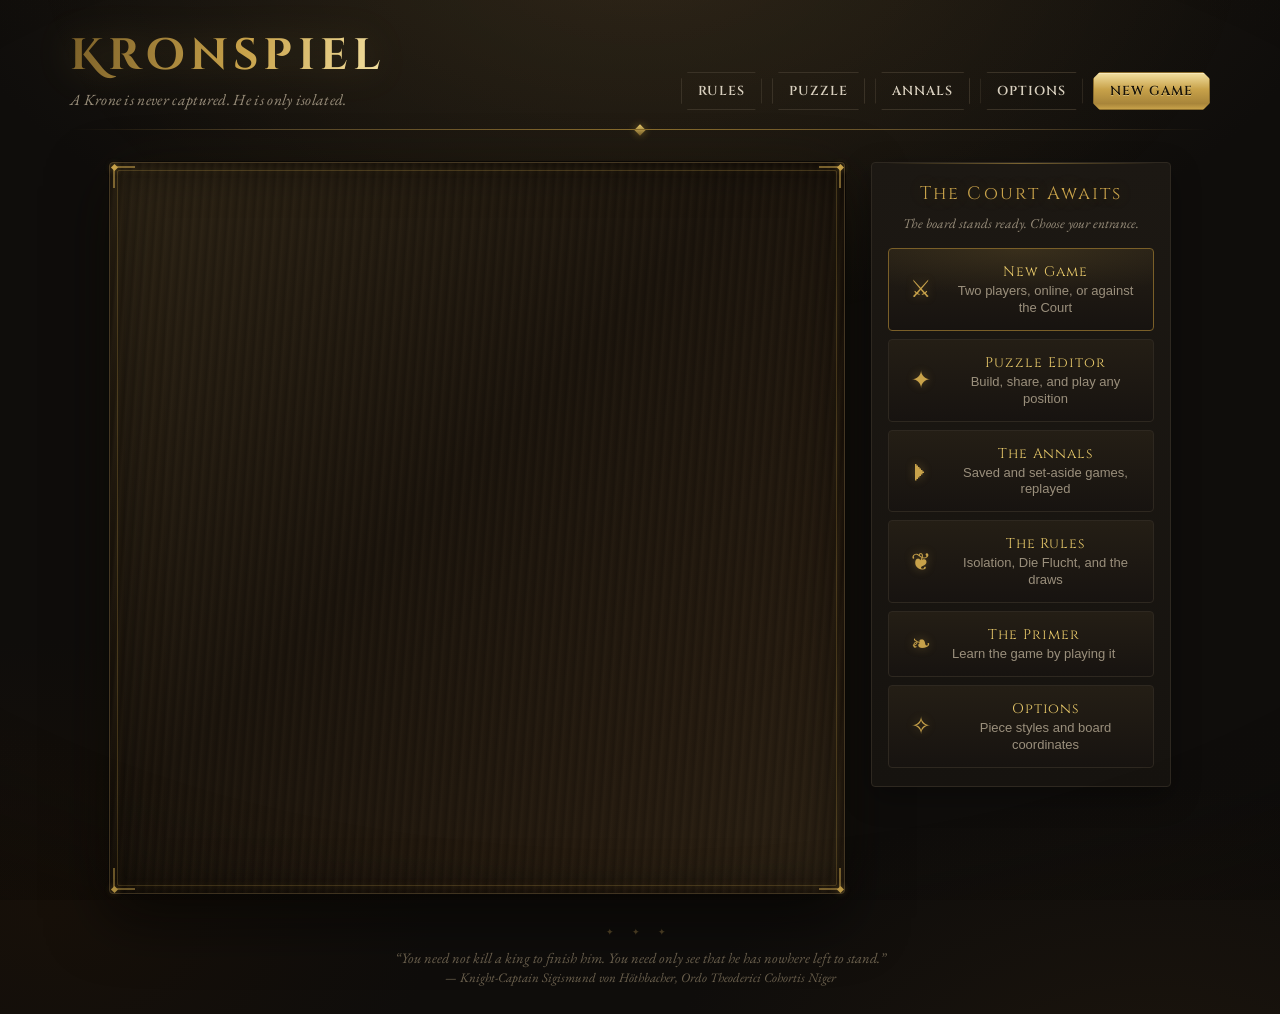
==== commit e6917aea: "Add court menu, one-session-at-a-time flow, and editor upgrades Restructure the app around a single " ====
--- a/play.html
+++ b/play.html
@@ -77,6 +77,20 @@
             <div id="files" class="files"></div>
           </div>
         </div>
+
+        <!-- Game over — the verdict laid over the board itself -->
+        <div id="ov-over" class="board-veil hidden">
+          <div class="dialog gameover">
+            <div class="gameover-rule"></div>
+            <h2 id="over-title"></h2>
+            <p id="over-text"></p>
+            <div class="dialog-actions">
+              <button class="btn ghost" id="btn-over-review">Review &amp; Annotate</button>
+              <button class="btn hidden" id="btn-over-rematch">Offer Rematch</button>
+              <button class="btn primary" id="btn-over-ok">OK</button>
+            </div>
+          </div>
+        </div>
       </div>
 
       <div class="player-bar" id="bar-bottom">
@@ -88,12 +102,44 @@
     </section>
 
     <aside class="sidebar">
+      <!-- The empty court — the menu, shown in the sidebar while the (blurred) board waits -->
+      <div id="court-menu" class="court-menu log-card" aria-label="Main menu">
+        <div class="cm-head">The Court Awaits</div>
+        <p class="cm-sub">The board stands ready. Choose your entrance.</p>
+        <div class="cm-tiles">
+          <button class="hall-tile primary" id="cm-new">
+            <span class="ht-ico">⚔</span>
+            <span class="ht-body"><span class="ht-name">New Game</span><span class="ht-sub">Two players, online, or against the Court</span></span>
+          </button>
+          <button class="hall-tile" id="cm-puzzle">
+            <span class="ht-ico">✦</span>
+            <span class="ht-body"><span class="ht-name">Puzzle Editor</span><span class="ht-sub">Build, share, and play any position</span></span>
+          </button>
+          <button class="hall-tile" id="cm-annals">
+            <span class="ht-ico">⏵</span>
+            <span class="ht-body"><span class="ht-name">The Annals</span><span class="ht-sub">Saved and set-aside games, replayed</span></span>
+          </button>
+          <button class="hall-tile" id="cm-rules">
+            <span class="ht-ico">❦</span>
+            <span class="ht-body"><span class="ht-name">The Rules</span><span class="ht-sub">Isolation, Die Flucht, and the draws</span></span>
+          </button>
+          <button class="hall-tile" id="cm-primer">
+            <span class="ht-ico">❧</span>
+            <span class="ht-body"><span class="ht-name">The Primer</span><span class="ht-sub">Learn the game by playing it</span></span>
+          </button>
+          <button class="hall-tile" id="cm-options">
+            <span class="ht-ico">✧</span>
+            <span class="ht-body"><span class="ht-name">Options</span><span class="ht-sub">Piece styles and board coordinates</span></span>
+          </button>
+        </div>
+      </div>
+
       <div class="log-card tutor-card hidden" id="tutor-card">
         <h2>The Primer <span id="tutor-step" class="tutor-step"></span></h2>
         <h3 id="tutor-title" class="tutor-title"></h3>
         <p id="tutor-text" class="tutor-text"></p>
         <div class="tutor-actions">
-          <button id="btn-tutor-exit" class="btn mini ghost">Leave the Primer</button>
+          <button id="btn-tutor-exit" class="btn mini ghost">Leave the Table</button>
           <button id="btn-tutor-back" class="btn mini ghost hidden">Back</button>
           <button id="btn-tutor-next" class="btn mini primary">Continue</button>
         </div>
@@ -113,6 +159,7 @@
           <button id="btn-resign" class="btn danger">Resign</button>
         </div>
         <button id="btn-annotate" class="btn annotate-start">Annotate the Board</button>
+        <button id="btn-review" class="btn hidden">Review the Game</button>
         <div id="claims" class="claims hidden">
           <button id="btn-siege" class="btn claim hidden">Claim the Long Siege</button>
           <button id="btn-winter" class="btn claim hidden">Claim the Long Winter</button>
@@ -121,6 +168,8 @@
           <input type="checkbox" id="chk-escapes">
           <span>Show the Krone's escape squares</span>
         </label>
+        <button id="btn-return-editor" class="btn hidden" title="Return to the puzzle editor — the position you built is kept">Back to the Editor</button>
+        <button id="btn-exit-game" class="btn ghost" title="Close this game and return to the menu">Leave the Table</button>
       </div>
 
       <div id="annotate-bar" class="annotate-bar m-sheet hidden">
@@ -176,13 +225,12 @@
           <button id="btn-ed-clear" class="btn mini" title="Empty the board">Clear Board</button>
         </div>
         <div class="anno-row">
-          <button id="btn-ed-copy" class="btn mini" title="Copy this position as a shareable code">Copy Code</button>
+          <button id="btn-ed-copy" class="btn mini" title="Copy a shareable link to this position">Copy Link</button>
           <button id="btn-ed-save" class="btn mini" title="Save this position to your library">Save…</button>
-          <button id="btn-ed-library" class="btn mini" title="Browse your saved puzzles">Library…</button>
         </div>
         <div class="anno-row ed-actions">
-          <button id="btn-ed-play" class="btn mini primary" title="Start playing from this position">Play from Here</button>
-          <button id="btn-ed-done" class="btn mini ghost" title="Leave the editor">Done</button>
+          <button id="btn-ed-play" class="btn mini primary" title="Play this position — you can come back to the editor at any time">Play from Here</button>
+          <button id="btn-ed-done" class="btn mini ghost" title="Close the editor and return to the menu — you'll be asked to save first">Leave the Table</button>
         </div>
       </div>
 
@@ -198,16 +246,14 @@
         </div>
         <div class="replay-count" id="replay-count"></div>
         <textarea id="replay-commentary" class="replay-commentary" rows="3" placeholder="Narrate this moment — write as much as you like…"></textarea>
+        <button id="btn-rp-resume" class="btn mini primary hidden" title="Take up this game from the position shown and keep playing">Resume from Here</button>
         <button id="btn-rp-annotate" class="btn mini" title="Draw on this position">Annotate this Position</button>
         <div class="replay-save">
           <input id="replay-name-input" class="text-input" maxlength="60" placeholder="Name this game" autocomplete="off">
           <button id="btn-rp-save" class="btn mini primary" title="Save this game — with your notes — to the Annals">Save to the Annals</button>
         </div>
-        <div class="anno-row">
-          <button id="btn-rp-share" class="btn mini" title="Copy a shareable replay code">Share</button>
-          <button id="btn-rp-newgame" class="btn mini">New Game</button>
-        </div>
-        <button id="btn-rp-exit" class="btn mini ghost rp-close">Close Replay</button>
+        <button id="btn-rp-share" class="btn mini" title="Copy a shareable replay code">Share</button>
+        <button id="btn-rp-exit" class="btn mini ghost rp-close">Leave the Table</button>
       </div>
 
       <div class="log-card m-sheet" id="sheet-chronicle">
@@ -330,7 +376,8 @@
       </ul>
 
       <h3>Die Flucht</h3>
-      <p>An unmoved Krone may, once per game, leap up to three squares in a straight orthogonal line — provided every square he passes through and lands on is empty and unthreatened. Any ordinary Krone move forfeits the option forever.</p>
+      <p>An unmoved Krone may, once per game, leap up to three squares in a straight orthogonal line — over any ground, even a threatened square, provided every square he passes through is empty and the square he lands on is empty and unthreatened. Any ordinary Krone move forfeits the option forever.</p>
+      <p><strong>Soft Isolation.</strong> Isolation is judged before the court acts, and there is normally no reaction to it — but Die Flucht is the one exception. A Krone who would be Isolated, and is spared only by his unused Flucht, is not lost: he stands in <em>Soft Isolation</em>, and on his turn he <em>must</em> take the leap — the Crown quitting a besieged capitol for open country. Once his Flucht is spent, the same siege is a true Isolation.</p>
 
       <h3>Isolation — the only way to win</h3>
       <p>There is no check, no checkmate, and no stalemate-as-draw. At the start of every turn, before any piece moves, the Krone of the player to move is examined. He is <strong>Isolated</strong> — and the game instantly lost — when both of the following hold:</p>
@@ -390,6 +437,19 @@
   </div>
 </div>
 
+<!-- Leaving something unsaved (a live game, an unsaved puzzle) -->
+<div class="overlay hidden" id="ov-leave">
+  <div class="dialog">
+    <h2 id="leave-title"></h2>
+    <p id="leave-text" class="dialog-note"></p>
+    <div class="dialog-actions leave-actions">
+      <button class="btn ghost" id="btn-leave-stay">Stay</button>
+      <button class="btn" id="btn-leave-discard">Leave without Saving</button>
+      <button class="btn primary" id="btn-leave-save">Save and Leave</button>
+    </div>
+  </div>
+</div>
+
 <!-- Confirm dialog (parley / resign / new-game-in-progress) -->
 <div class="overlay hidden" id="ov-confirm">
   <div class="dialog">
@@ -417,25 +477,11 @@
   </div>
 </div>
 
-<!-- Game over -->
-<div class="overlay hidden" id="ov-over">
-  <div class="dialog gameover">
-    <div class="gameover-rule"></div>
-    <h2 id="over-title"></h2>
-    <p id="over-text"></p>
-    <div class="dialog-actions">
-      <button class="btn ghost" id="btn-over-review">Review &amp; Annotate</button>
-      <button class="btn hidden" id="btn-over-rematch">Offer Rematch</button>
-      <button class="btn primary" id="btn-over-new">New Game</button>
-    </div>
-  </div>
-</div>
-
 <!-- The Annals — saved games -->
 <div class="overlay hidden" id="ov-annals">
   <div class="dialog wide">
     <h2>The Annals</h2>
-    <p class="dialog-note">Games you have set down. Open one to walk through it move by move — and annotate as you go.</p>
+    <p class="dialog-note">Games you have set down, finished and unfinished alike. Open one to walk through it move by move — annotate as you go, or take an unfinished game back up and keep playing.</p>
     <div id="annals-list" class="annals-list"></div>
     <div class="dialog-actions">
       <button class="btn ghost" id="btn-annals-load">Load a Shared Replay</button>
@@ -447,12 +493,13 @@
 <!-- The Puzzle Library — saved positions -->
 <div class="overlay hidden" id="ov-puzzles">
   <div class="dialog wide">
-    <h2>Puzzle Library</h2>
-    <p class="dialog-note">Saved positions. Open one in the editor, copy its code to share, or remove it.</p>
+    <h2>The Puzzle Library</h2>
+    <p class="dialog-note">Your saved positions. Open one in the editor, copy a link to share it, or begin a new one from a bare court.</p>
     <div id="puzzles-list" class="annals-list"></div>
     <div class="dialog-actions">
       <button class="btn ghost" id="btn-puzzles-load">Load a Shared Puzzle</button>
-      <button class="btn primary" id="btn-puzzles-close">Close</button>
+      <button class="btn ghost" id="btn-puzzles-close">Close</button>
+      <button class="btn primary" id="btn-puzzles-new">New Puzzle</button>
     </div>
   </div>
 </div>
--- a/css/style.css
+++ b/css/style.css
@@ -570,6 +570,15 @@
   50% { box-shadow: inset 0 0 0 3px rgba(208, 106, 74, 0.75); }
 }
 
+/* Soft Isolation — the Krone besieged and bound to flee (Die Flucht or fall).
+   No z-index: the glow is an inset shadow, and lifting the square (background
+   and all) above the pieces layer would paint over the Krone standing on it. */
+.sq.krone-flee { animation: fleepulse 1.3s ease-in-out infinite; }
+@keyframes fleepulse {
+  0%, 100% { box-shadow: inset 0 0 0 3px rgba(200, 162, 74, 0.6); }
+  50% { box-shadow: inset 0 0 0 5px var(--gold-bright), inset 0 0 26px rgba(232, 201, 106, 0.55); }
+}
+
 /* ---------- pieces ---------- */
 
 .pieces-layer, .marks-layer {
@@ -750,15 +759,54 @@
 .toggle.mini { font-size: 12px; }
 .toggle.mini span { color: var(--ink-dim); }
 
+/* A themed verdict-plaque: a tinted panel with a left accent bar and an
+   engraved glyph, echoing the court's status cards. */
 .ed-status {
-  font-size: 12.5px;
+  display: flex;
+  align-items: center;
+  gap: 9px;
   min-height: 1.2em;
-  padding: 4px 0;
-  border-top: 1px solid var(--panel-edge);
-  border-bottom: 1px solid var(--panel-edge);
-}
-.ed-status.ok { color: var(--open-green); }
-.ed-status.warn { color: var(--ember-soft); }
+  padding: 8px 11px;
+  border: 1px solid var(--panel-edge);
+  border-left: 3px solid var(--gold-deep);
+  border-radius: 3px;
+  background: linear-gradient(180deg, rgba(200, 162, 74, 0.06), rgba(0, 0, 0, 0.16));
+  font-family: "Cinzel", serif;
+  font-size: 11.5px;
+  letter-spacing: 0.02em;
+  line-height: 1.35;
+  color: var(--ink-dim);
+}
+.ed-status::before {
+  flex: none;
+  font-size: 15px;
+  line-height: 1;
+  text-shadow: 0 1px 2px rgba(0, 0, 0, 0.7);
+}
+
+/* Ready — the court stands prepared. */
+.ed-status.ok {
+  color: var(--gold-pale);
+  border-left-color: var(--open-green);
+  background: linear-gradient(180deg, rgba(111, 158, 95, 0.14), rgba(0, 0, 0, 0.14));
+}
+.ed-status.ok::before { content: "♛"; color: var(--gold-bright); }
+
+/* Invalid — the position cannot be played yet. */
+.ed-status.warn {
+  color: var(--ember-soft);
+  border-left-color: var(--ember);
+  background: linear-gradient(180deg, rgba(184, 68, 47, 0.14), rgba(0, 0, 0, 0.14));
+}
+.ed-status.warn::before { content: "⚠"; color: var(--ember-soft); }
+
+/* Note — playable, but the outcome is already written (or a Krone must flee). */
+.ed-status.note {
+  color: var(--gold-pale);
+  border-left-color: var(--gold);
+  background: linear-gradient(180deg, rgba(200, 162, 74, 0.16), rgba(0, 0, 0, 0.14));
+}
+.ed-status.note::before { content: "⚑"; color: var(--gold-bright); }
 
 .ed-library { display: flex; flex-direction: column; gap: 4px; max-height: 150px; overflow-y: auto; }
 .ed-lib-empty { font-size: 12px; color: var(--ink-dim); font-style: italic; }
@@ -804,16 +852,27 @@
 .prompt-form { display: flex; flex-direction: column; gap: 16px; margin-top: 4px; }
 .prompt-form .text-input { width: 100%; }
 
-/* While editing: the board is a workbench, so hide the live-game controls. */
+/* While editing: the board is a workbench, so hide the live-game controls.
+   "Leave the Table" (#btn-exit-game) stays — it is the editor's exit too. */
 body.editing .controls,
+body.editing .status-card,
 body.editing #btn-annotate,
 body.editing #annotate-bar,
 body.editing #claims,
+body.editing #btn-review,
+body.editing #btn-return-editor,
+body.editing #sheet-controls .toggle,
 body.editing .sidebar > .toggle,
 body.editing .sidebar > .log-card:not(.tutor-card) { display: none; }
 body.editing .piece { animation: none; transition: none; }
 body.editing .board .sq { cursor: grab; }
 body.editing .board:active .sq { cursor: grabbing; }
+
+/* On desktop the editor bar needs no exit of its own; on mobile the controls
+   sheet is out of reach while editing, so the sheet keeps one. */
+@media (min-width: 901px) {
+  #btn-ed-done { display: none; }
+}
 
 /* The piece dragged under the cursor in the editor */
 .ed-ghost {
@@ -864,8 +923,12 @@
 .annals-del:hover { border-color: var(--ember-soft); color: var(--ember-soft); }
 
 body.viewing .controls,
+body.viewing .status-card,
 body.viewing #btn-annotate,
 body.viewing #claims,
+body.viewing #btn-review,
+body.viewing #btn-exit-game,
+body.viewing #sheet-controls .toggle,
 body.viewing .sidebar > .toggle,
 body.viewing .sidebar > .log-card:not(.tutor-card) { display: none; }
 body.viewing .piece { animation: none; }
@@ -1200,7 +1263,7 @@
 .overlay.hidden, .hidden { display: none !important; }
 
 /* questions outrank announcements: a confirm or text prompt may arrive over another dialog */
-#ov-confirm, #ov-prompt { z-index: 55; }
+#ov-confirm, #ov-prompt, #ov-leave { z-index: 55; }
 
 .dialog {
   background: linear-gradient(180deg, #221b13 0%, #171310 100%);
@@ -1484,7 +1547,25 @@
 .chat-form { display: flex; gap: 6px; }
 .chat-form .text-input { flex: 1; padding: 7px 10px; font-size: 15px; }
 
-/* game over */
+/* game over — the verdict is laid over the board, not the whole hall */
+.board-veil {
+  position: absolute;
+  inset: 0;
+  z-index: 30;
+  display: flex;
+  align-items: center;
+  justify-content: center;
+  padding: 16px;
+  background: rgba(8, 5, 3, 0.74);
+  backdrop-filter: blur(2px);
+  border-radius: 4px;
+}
+.board-veil .dialog {
+  max-width: 430px;
+  max-height: 100%;
+  overflow-y: auto;
+}
+
 .dialog.gameover {
   text-align: center;
   max-width: 430px;
@@ -1510,6 +1591,89 @@
   transform: translateX(-50%);
   z-index: 40;
   filter: drop-shadow(0 8px 24px rgba(0, 0, 0, 0.6));
+}
+
+/* ---------- the court menu — the empty table ---------- */
+
+/* Idle: nothing on the table. The board is put away — its inner surface hidden
+   entirely — leaving just the wooden frame, in its usual place, closed and
+   waiting. The sidebar carries the menu; the rest of the game furniture
+   withdraws. (visibility, not display, so the frame keeps the board's size.) */
+body.idle .board-inner { visibility: hidden; }
+body.idle .player-bar,
+body.idle .focus-btn,
+body.idle .mobile-tabs { display: none; }
+body.idle .sidebar > :not(#court-menu) { display: none; }
+
+/* The menu itself is a themed sidebar card (see also .log-card). */
+.court-menu { display: none; }
+body.idle .court-menu { display: flex; flex-direction: column; gap: 12px; }
+.court-menu.log-card { padding: 18px 16px; }
+
+.cm-head {
+  text-align: center;
+  font-family: "Cinzel", serif;
+  font-size: 18px;
+  letter-spacing: 0.12em;
+  color: var(--gold);
+  text-shadow: 0 0 18px rgba(200, 162, 74, 0.3);
+}
+.cm-sub {
+  margin: -4px 0 4px;
+  text-align: center;
+  font-style: italic;
+  font-size: 13.5px;
+  color: var(--ink-dim);
+}
+.cm-tiles { display: grid; grid-template-columns: 1fr; gap: 8px; text-align: left; }
+
+.hall-tile {
+  display: flex;
+  align-items: center;
+  gap: 13px;
+  padding: 13px 14px;
+  background: linear-gradient(180deg, #241e15 0%, #171310 100%);
+  border: 1px solid var(--panel-edge);
+  border-radius: 4px;
+  color: var(--ink);
+  cursor: pointer;
+  transition: border-color 0.15s, box-shadow 0.15s, transform 0.15s;
+}
+.hall-tile:hover {
+  border-color: var(--gold);
+  box-shadow: 0 0 18px rgba(200, 162, 74, 0.14), inset 0 1px 0 rgba(200, 162, 74, 0.15);
+  transform: translateY(-1px);
+}
+.hall-tile.primary {
+  border-color: var(--gold-deep);
+  background:
+    radial-gradient(120% 90% at 50% 0%, rgba(200, 162, 74, 0.13), transparent 65%),
+    linear-gradient(180deg, #241e15 0%, #171310 100%);
+}
+
+.ht-ico {
+  flex: none;
+  width: 36px;
+  text-align: center;
+  font-size: 24px;
+  line-height: 1;
+  color: var(--gold);
+  text-shadow: 0 0 10px rgba(200, 162, 74, 0.35);
+}
+.ht-body { min-width: 0; }
+.ht-name {
+  display: block;
+  font-family: "Cinzel", serif;
+  font-size: 14px;
+  letter-spacing: 0.07em;
+  color: var(--gold-bright);
+}
+.ht-sub {
+  display: block;
+  margin-top: 2px;
+  font-size: 13px;
+  line-height: 1.3;
+  color: var(--ink-dim);
 }
 
 @keyframes ellipsis { to { width: 0; } }
@@ -1721,6 +1885,44 @@
   .sidebar { width: var(--board-max); position: static; gap: 6px; display: flex; flex-direction: column; }
   #sheet-controls { display: flex; flex-direction: column; gap: 10px; }
   #sheet-controls .controls { grid-template-columns: 1fr 1fr; }
+
+  /* The Draw tab already annotates — the sidebar button would be a duplicate. */
+  #btn-annotate { display: none; }
+
+  /* The verdict veil, phone-sized. */
+  .board-veil { padding: 8px; }
+  .board-veil .dialog { padding: 18px 14px; }
+  .board-veil .dialog h2 { font-size: 17px; }
+  #over-title { font-size: 19px; }
+  #over-text { font-size: 14px; }
+  .board-veil .dialog-actions { margin-top: 12px; gap: 6px; }
+
+  /* Idle, phone-sized: the mobile board is frameless, so give it the frame's
+     wood back — the menu floats over a wooden surface, not the bare app bg. */
+  body.idle .board-frame {
+    background: linear-gradient(135deg, #2b2214 0%, #1b140c 45%, #241a0f 78%, #2a2013 100%);
+    border-radius: 3px;
+  }
+
+  /* The empty court, phone-sized: the menu floats over the closed wooden board.
+     The sidebar sits below the board in flow, so it is lifted out to overlay. */
+  body.idle .court-menu.log-card {
+    position: fixed;
+    left: 10px; right: 10px;
+    top: 54px;                       /* clear of the 46px top bar */
+    bottom: 10px;
+    z-index: 45;
+    justify-content: center;
+    overflow-y: auto;
+    padding: 16px 14px;
+    gap: 9px;
+    background: linear-gradient(180deg, rgba(22, 17, 11, 0.82), rgba(12, 9, 6, 0.9));
+    backdrop-filter: blur(1px);
+  }
+  .cm-sub, .court-menu .ht-sub { display: none; }
+  .court-menu .hall-tile { padding: 10px 12px; }
+  .court-menu .ht-ico { font-size: 19px; width: 28px; }
+  .court-menu .ht-name { font-size: 13px; }
 
   /* A sheet: docked above the tab bar, slid away until opened. */
   .m-sheet {
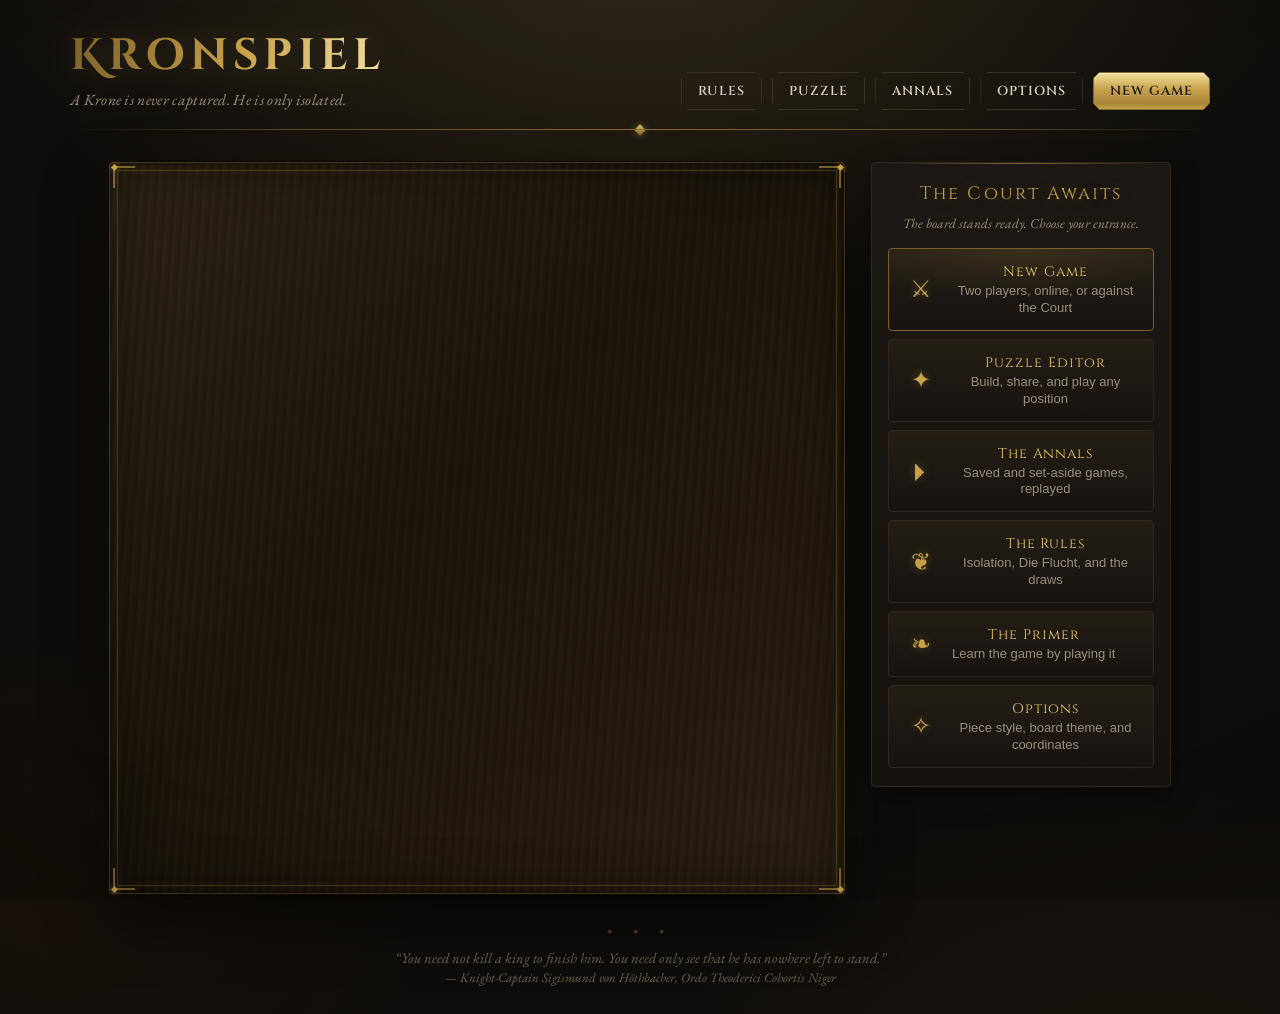
==== commit d3b7b63b: "Add board themes to Options A "Board theme" row under Options offers six light/dark square palettes " ====
--- a/play.html
+++ b/play.html
@@ -129,7 +129,7 @@
           </button>
           <button class="hall-tile" id="cm-options">
             <span class="ht-ico">✧</span>
-            <span class="ht-body"><span class="ht-name">Options</span><span class="ht-sub">Piece styles and board coordinates</span></span>
+            <span class="ht-body"><span class="ht-name">Options</span><span class="ht-sub">Piece style, board theme, and coordinates</span></span>
           </button>
         </div>
       </div>
@@ -425,6 +425,10 @@
     </div>
     <div class="pieceset-preview" id="pieceset-preview"></div>
     <div class="field">
+      <span class="field-label">Board theme</span>
+      <div class="board-themes" id="board-themes" role="group" aria-label="Board theme"></div>
+    </div>
+    <div class="field">
       <span class="field-label">Board coordinates</span>
       <div class="seg" id="seg-labels">
         <button data-v="show" class="seg-btn active">Show</button>
--- a/css/style.css
+++ b/css/style.css
@@ -18,6 +18,10 @@
   --sq-bone: #c9baa0;
   --sq-ash: #564e44;
   --sq-asch: #17130f;
+  /* Board theme — the light/dark square faces. JS overrides these on <body>
+     from the chosen theme (Options → Board theme); this is the default. */
+  --sq-light: linear-gradient(145deg, #d2c4a8 0%, #c7b89d 55%, #baab8e 100%);
+  --sq-dark:  linear-gradient(145deg, #5e564c 0%, #554d43 55%, #4a4239 100%);
   --piece-bone: #f3ecdc;
   --piece-ash: #211c17;
   --open-green: #6f9e5f;
@@ -444,8 +448,8 @@
 }
 
 .sq { position: relative; cursor: pointer; transition: filter 0.12s; }
-.sq.bone { background: linear-gradient(145deg, #d2c4a8 0%, #c7b89d 55%, #baab8e 100%); }
-.sq.ash  { background: linear-gradient(145deg, #5e564c 0%, #554d43 55%, #4a4239 100%); }
+.sq.bone { background: var(--sq-light); }
+.sq.ash  { background: var(--sq-dark); }
 .sq.bone:hover, .sq.ash:hover { filter: brightness(1.06); }
 
 .sq.bone::after, .sq.ash::after {
@@ -1082,6 +1086,23 @@
 .pieceset-preview .pv svg.sigil { width: 72%; height: 72%; }
 .pieceset-preview .pv.bone-piece { text-shadow: 0 1px 0 #8d8471, 0 2px 3px rgba(0,0,0,0.75); color: var(--piece-bone); }
 .pieceset-preview .pv.ash-piece { text-shadow: 0 1px 0 #000, 0 0 3px rgba(243,236,220,0.5); color: var(--piece-ash); }
+
+/* board theme swatches — each a little 2×2 board in its own colours */
+.board-themes { display: flex; flex-wrap: wrap; gap: 9px; margin: 4px 0 2px; }
+.board-swatch {
+  width: 46px; height: 46px; padding: 0; cursor: pointer;
+  border: 1px solid #2e2820; border-radius: 4px;
+  background: conic-gradient(
+    var(--l) 0deg 90deg, var(--d) 90deg 180deg,
+    var(--l) 180deg 270deg, var(--d) 270deg 360deg);
+  box-shadow: inset 0 0 0 1px rgba(0, 0, 0, 0.3);
+  transition: border-color 0.15s, box-shadow 0.15s, transform 0.15s;
+}
+.board-swatch:hover { transform: translateY(-1px); border-color: var(--gold); }
+.board-swatch.active {
+  border-color: var(--gold-bright);
+  box-shadow: 0 0 0 1px var(--gold), 0 0 11px rgba(200, 162, 74, 0.35);
+}
 
 /* ---------- sidebar ---------- */
 
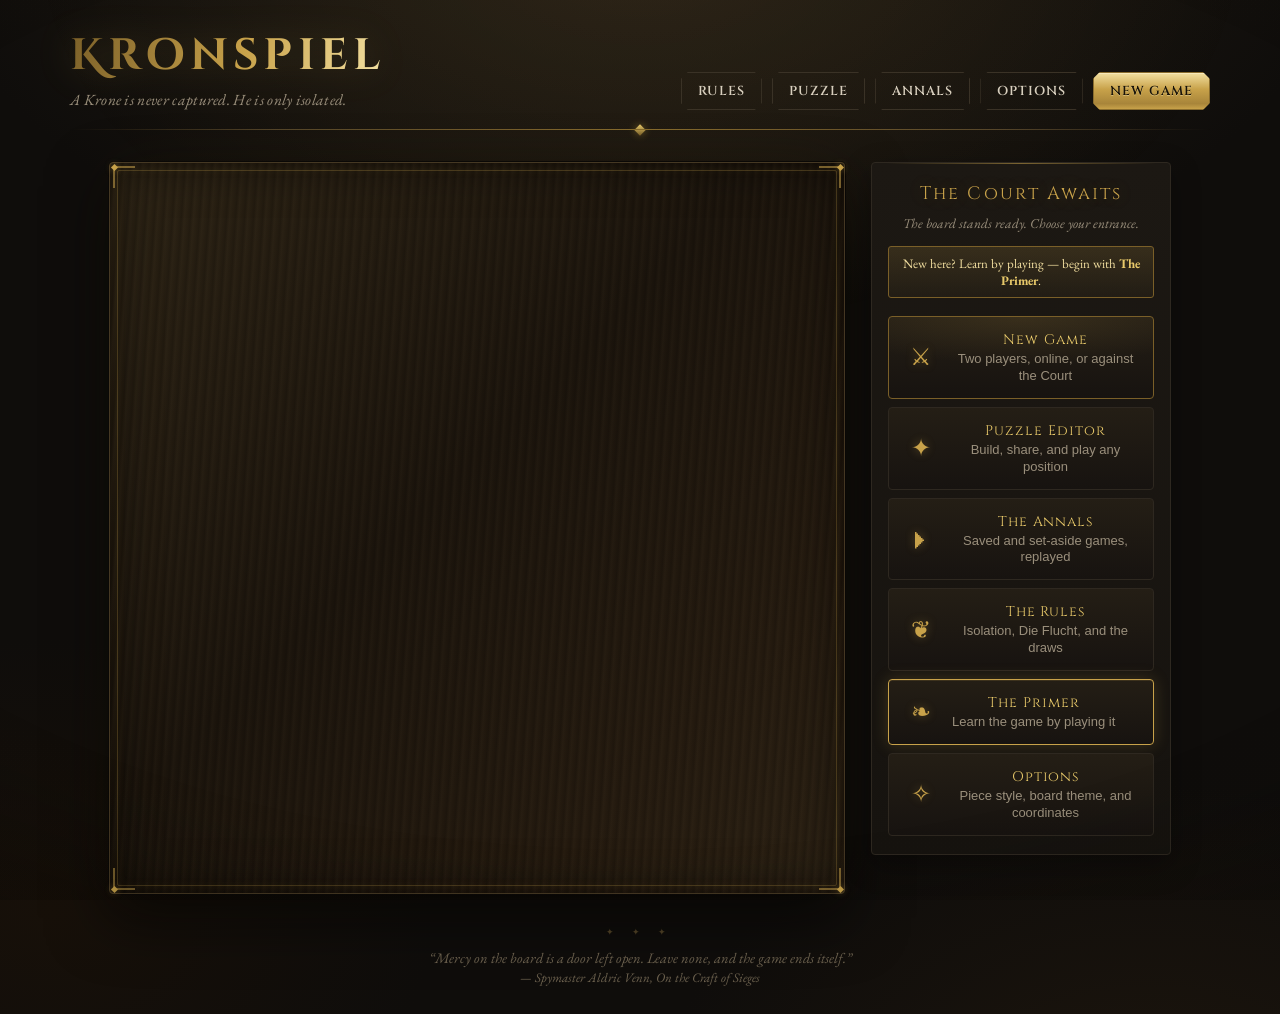
==== commit 240c6566: "Polish pass: sound, effects, themes, a11y, and homepage life Game-feel & effects - Synthesised sound" ====
--- a/play.html
+++ b/play.html
@@ -106,6 +106,7 @@
       <div id="court-menu" class="court-menu log-card" aria-label="Main menu">
         <div class="cm-head">The Court Awaits</div>
         <p class="cm-sub">The board stands ready. Choose your entrance.</p>
+        <p class="cm-firsttime">New here? Learn by playing — begin with <strong>The Primer</strong>.</p>
         <div class="cm-tiles">
           <button class="hall-tile primary" id="cm-new">
             <span class="ht-ico">⚔</span>
@@ -146,8 +147,8 @@
       </div>
 
       <div class="status-card">
-        <div id="status" class="status">The Bone Court to move.</div>
-        <div id="substatus" class="substatus"></div>
+        <div id="status" class="status" role="status" aria-live="polite">The Bone Court to move.</div>
+        <div id="substatus" class="substatus" aria-live="polite"></div>
         <div id="winter-clock" class="winter-clock hidden"></div>
       </div>
 
@@ -291,8 +292,8 @@
   </div>
 
   <footer class="colophon">
-    <p>“You need not kill a king to finish him. You need only see that he has nowhere left to stand.”</p>
-    <p class="attribution">— Knight-Captain Sigismund von Höthbacher, <em>Ordo Theoderici Cohortis Niger</em></p>
+    <p id="colophon-quote">“You need not kill a king to finish him. You need only see that he has nowhere left to stand.”</p>
+    <p class="attribution" id="colophon-cite">— Knight-Captain Sigismund von Höthbacher, <em>Ordo Theoderici Cohortis Niger</em></p>
   </footer>
 </div>
 
@@ -435,6 +436,13 @@
         <button data-v="hide" class="seg-btn">Hide — larger board</button>
       </div>
     </div>
+    <div class="field">
+      <span class="field-label">Sound &amp; haptics</span>
+      <div class="seg" id="seg-sound">
+        <button data-v="on" class="seg-btn active">On</button>
+        <button data-v="off" class="seg-btn">Off</button>
+      </div>
+    </div>
     <div class="dialog-actions">
       <button class="btn primary" id="btn-options-close">Close</button>
     </div>
@@ -525,6 +533,10 @@
 <button class="focus-btn" id="btn-focus" title="Full-screen view" aria-label="Toggle full-screen view">⛶</button>
 <button class="focus-btn unavailable" id="btn-focus-chat" title="The Parlour" aria-label="Toggle chat">✉<span id="chat-unread" class="chat-unread hidden"></span></button>
 
+<!-- Full-screen effect layers: peril vignette + the endgame flare -->
+<div id="fx-peril" class="fx-overlay" aria-hidden="true"></div>
+<div id="fx-endgame" class="fx-overlay" aria-hidden="true"></div>
+
 <script src="js/vendor/peerjs.min.js"></script>
 <script type="module" src="js/main.js"></script>
 </body>
--- a/css/style.css
+++ b/css/style.css
@@ -18,10 +18,14 @@
   --sq-bone: #c9baa0;
   --sq-ash: #564e44;
   --sq-asch: #17130f;
-  /* Board theme — the light/dark square faces. JS overrides these on <body>
-     from the chosen theme (Options → Board theme); this is the default. */
+  /* Board theme — square faces, frame, and throne. JS overrides these on
+     <body> from the chosen theme (Options → Board theme); these are the
+     default (Ash & Bone) values. */
   --sq-light: linear-gradient(145deg, #d2c4a8 0%, #c7b89d 55%, #baab8e 100%);
   --sq-dark:  linear-gradient(145deg, #5e564c 0%, #554d43 55%, #4a4239 100%);
+  --sq-frame: linear-gradient(135deg, #2b2214 0%, #1b140c 45%, #241a0f 78%, #2a2013 100%);
+  --frame-edge: #453823;
+  --asch-core: #2b2013;
   --piece-bone: #f3ecdc;
   --piece-ash: #211c17;
   --open-green: #6f9e5f;
@@ -360,8 +364,8 @@
     repeating-linear-gradient(94deg,
       rgba(0, 0, 0, 0) 0px, rgba(0, 0, 0, 0.12) 3px,
       rgba(255, 220, 160, 0.02) 6px, rgba(0, 0, 0, 0) 9px),
-    linear-gradient(135deg, #2b2214 0%, #1b140c 45%, #241a0f 78%, #2a2013 100%);
-  border: 1px solid #453823;
+    var(--sq-frame);
+  border: 1px solid var(--frame-edge);
   border-radius: 4px;
   box-shadow:
     0 0 0 1px #0a0806,
@@ -465,7 +469,7 @@
 /* The Aschenstuhl — a cold hearth at the heart of the board */
 .sq.asch {
   background:
-    radial-gradient(circle at 50% 45%, #2b2013 0%, var(--sq-asch) 58%, #0d0a07 100%);
+    radial-gradient(circle at 50% 45%, var(--asch-core) 0%, var(--sq-asch) 58%, #0d0a07 100%);
   cursor: default;
   box-shadow: inset 0 0 16px rgba(0, 0, 0, 0.95);
 }
@@ -502,6 +506,14 @@
     inset 0 0 24px rgba(200, 162, 74, 0.35);
 }
 .sq.last-from, .sq.last-to { box-shadow: inset 0 0 0 100vmax rgba(200, 162, 74, 0.17); }
+
+/* keyboard cursor — a bright inset frame (outline avoids the ::after / box-shadow
+   already used by squares and highlights) */
+.sq.cursor {
+  outline: 2px solid var(--gold-bright);
+  outline-offset: -3px;
+  z-index: 4;
+}
 
 .sq.move::before {
   content: "";
@@ -517,7 +529,9 @@
     0 0 10px rgba(200, 162, 74, 0.35);
   z-index: 3;
   transition: width 0.12s, height 0.12s;
-}
+  animation: dot-pop 0.18s ease-out backwards;
+}
+@keyframes dot-pop { from { transform: scale(0.2); opacity: 0; } }
 .sq.ash.move::before { background: radial-gradient(circle at 38% 32%, rgba(243, 236, 220, 0.28), rgba(243, 236, 220, 0.12) 70%); }
 .sq.move:hover::before { width: 34%; height: 34%; }
 
@@ -531,6 +545,7 @@
     0 0 12px rgba(184, 68, 47, 0.45),
     inset 0 0 12px rgba(184, 68, 47, 0.3);
   z-index: 3;
+  animation: dot-pop 0.18s ease-out backwards;
 }
 
 .sq.flucht-target::after {
@@ -1034,6 +1049,67 @@
 .piece.captured-anim { opacity: 0; filter: blur(3px); }
 .piece.moving { z-index: 5; }
 
+/* the glyph rides an inner wrapper so it can hop/settle without disturbing the
+   outer element's square-to-square transition */
+.pc-inner { display: flex; align-items: center; justify-content: center; width: 100%; height: 100%; }
+
+/* a small landing bounce on an ordinary move */
+.piece.settle .pc-inner { animation: settle 0.3s cubic-bezier(0.3, 1.4, 0.5, 1); }
+@keyframes settle {
+  0% { transform: translateY(-8%) scale(1.06); }
+  55% { transform: translateY(2%) scale(0.97); }
+  100% { transform: none; }
+}
+
+/* Die Flucht — the Krone leaps: the glyph arcs up and back down while the
+   piece slides, and the whole piece glows gold */
+.piece.flucht-leap { z-index: 6; }
+.piece.flucht-leap .pc-inner {
+  animation: flucht-hop 0.32s ease-in-out;
+  filter: drop-shadow(0 0 9px rgba(232, 201, 106, 0.9)) drop-shadow(0 0 3px rgba(232, 201, 106, 0.8));
+}
+@keyframes flucht-hop {
+  0% { transform: translateY(0) scale(1); }
+  45% { transform: translateY(-42%) scale(1.12); }
+  100% { transform: translateY(0) scale(1); }
+}
+
+/* embers scattering from a taken piece (or a fallen Krone) */
+.ember-burst { position: absolute; width: 0; height: 0; pointer-events: none; z-index: 7; }
+.ember-burst span {
+  position: absolute;
+  left: 0; top: 0;
+  width: calc(var(--board-max) / 11 * 0.17);
+  height: calc(var(--board-max) / 11 * 0.17);
+  margin: calc(var(--board-max) / 11 * -0.085);
+  border-radius: 50%;
+  background: radial-gradient(circle at 40% 35%, #ffe6a8, #e8892f 45%, rgba(184, 68, 47, 0.5) 70%, transparent 78%);
+  box-shadow: 0 0 6px rgba(232, 137, 47, 0.85);
+  opacity: 0.95;
+  animation: emberpop 0.9s ease-out var(--dl) forwards;
+}
+@keyframes emberpop {
+  0% { transform: translate(0, 0) scale(1); opacity: 0.95; }
+  100% { transform: translate(var(--dx), var(--dy)) scale(0.25); opacity: 0; }
+}
+
+/* full-screen effect layers (peril vignette, endgame flare) */
+.fx-overlay { position: fixed; inset: 0; pointer-events: none; opacity: 0; }
+#fx-peril {
+  z-index: 30;
+  background: radial-gradient(ellipse at center, transparent 52%, rgba(184, 68, 47, 0.34) 100%);
+}
+body.peril #fx-peril { opacity: 1; animation: peril-pulse 1.7s ease-in-out infinite; }
+@keyframes peril-pulse { 0%, 100% { opacity: 0.45; } 50% { opacity: 1; } }
+
+#fx-endgame {
+  z-index: 31;
+  background: radial-gradient(circle at 50% 45%, rgba(200, 162, 74, 0.18), rgba(8, 5, 3, 0.55) 72%);
+}
+body.endgame #fx-endgame { opacity: 1; animation: end-flare 1.15s ease-out both; }
+@keyframes end-flare { 0% { opacity: 0; } 22% { opacity: 1; } 100% { opacity: 0.72; } }
+body.endgame .board-inner { filter: brightness(0.62) saturate(0.72); transition: filter 0.4s ease; }
+
 /* SVG piece sigils — colour by court, wherever they appear */
 svg.sigil { stroke-linejoin: round; stroke-width: 3; }
 .piece svg.sigil { width: 80%; height: 80%; filter: drop-shadow(0 2px 3px rgba(0, 0, 0, 0.55)); }
@@ -1367,6 +1443,17 @@
 
 /* rules body */
 .rules-body { font-size: 16px; line-height: 1.55; }
+/* an illuminated initial, like a manuscript's opening letter */
+.rules-body > p:first-of-type::first-letter {
+  float: left;
+  font-family: "Cinzel Decorative", "Cinzel", serif;
+  font-weight: 700;
+  font-size: 3.5em;
+  line-height: 0.72;
+  padding: 6px 12px 0 0;
+  color: var(--gold-bright);
+  text-shadow: 0 2px 7px rgba(0, 0, 0, 0.6);
+}
 .rules-body h3 {
   font-family: "Cinzel", serif;
   font-size: 14px;
@@ -1647,6 +1734,25 @@
   color: var(--ink-dim);
 }
 .cm-tiles { display: grid; grid-template-columns: 1fr; gap: 8px; text-align: left; }
+
+/* first-visit nudge toward the Primer */
+.cm-firsttime {
+  display: none;
+  margin: -2px 0 6px;
+  padding: 8px 10px;
+  text-align: center;
+  font-size: 13px;
+  color: var(--gold-pale);
+  background: linear-gradient(180deg, rgba(200, 162, 74, 0.16), rgba(200, 162, 74, 0.04));
+  border: 1px solid var(--gold-deep);
+  border-radius: 3px;
+}
+.cm-firsttime strong { color: var(--gold-bright); }
+body.first-visit .cm-firsttime { display: block; }
+body.first-visit #cm-primer {
+  border-color: var(--gold);
+  box-shadow: 0 0 16px rgba(200, 162, 74, 0.22), inset 0 1px 0 rgba(200, 162, 74, 0.15);
+}
 
 .hall-tile {
   display: flex;
@@ -1921,7 +2027,7 @@
   /* Idle, phone-sized: the mobile board is frameless, so give it the frame's
      wood back — the menu floats over a wooden surface, not the bare app bg. */
   body.idle .board-frame {
-    background: linear-gradient(135deg, #2b2214 0%, #1b140c 45%, #241a0f 78%, #2a2013 100%);
+    background: var(--sq-frame);
     border-radius: 3px;
   }
 
@@ -2015,16 +2121,22 @@
 /* ---------- reduced motion ---------- */
 
 @media (prefers-reduced-motion: reduce) {
-  .embers { display: none; }
+  .embers, .ember-burst { display: none; }
   body::before,
   h1,
   .sq.asch::before,
   .sq.asch::after,
   .sq.flucht-target::after,
+  .sq.move::before,
+  .sq.capture::before,
   .btn.claim,
   .escape-badge.tight,
   .room-code,
-  .piece {
+  .piece,
+  .pc-inner,
+  .fx-overlay {
     animation: none !important;
   }
-}
+  body.endgame .board-inner { filter: none; }
+  #fx-peril, #fx-endgame { opacity: 0 !important; }
+}
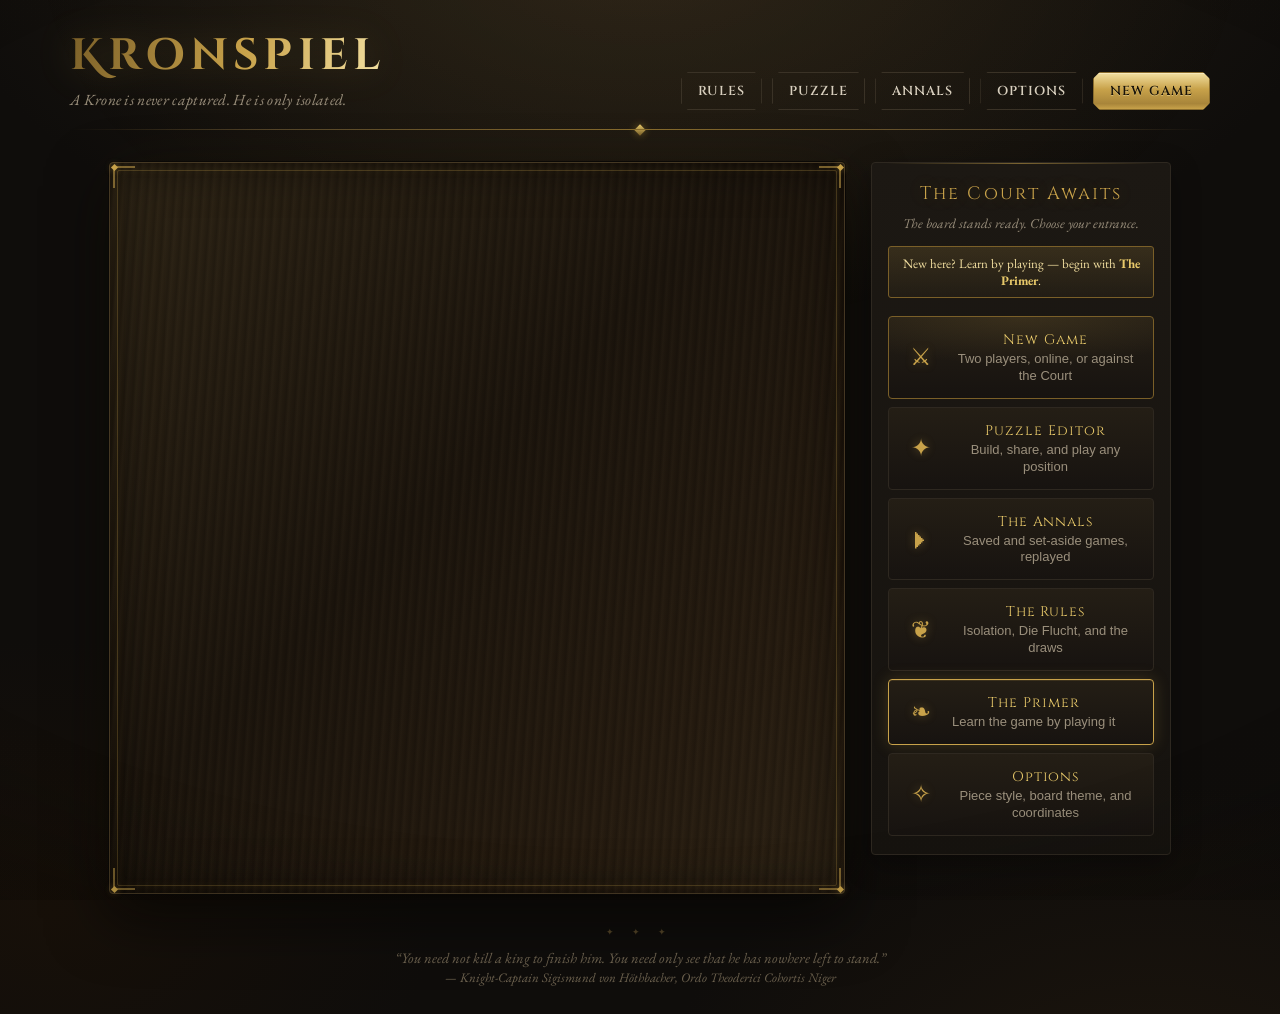
==== commit e6b7a8b4: "Strengthen the AI and add a live move-quality assessment Engine (js/ai.js): - Add a quiescence searc" ====
--- a/play.html
+++ b/play.html
@@ -152,6 +152,20 @@
         <div id="winter-clock" class="winter-clock hidden"></div>
       </div>
 
+      <!-- The Court's read on the game: a running evaluation from your side's
+           view, plus its verdict on your last move. Shown only against the Court. -->
+      <div id="eval-card" class="eval-card hidden" aria-label="The Court's assessment">
+        <div class="eval-head">
+          <span id="eval-verdict" class="eval-verdict">The board is even.</span>
+          <span id="eval-num" class="eval-num"></span>
+        </div>
+        <div class="eval-track" role="img" aria-hidden="true">
+          <div id="eval-fill" class="eval-fill" style="width:50%"></div>
+          <div class="eval-mid"></div>
+        </div>
+        <div id="eval-move" class="eval-move hidden" aria-live="polite"></div>
+      </div>
+
       <div id="sheet-controls" class="m-sheet">
         <div class="controls">
           <button id="btn-undo" class="btn">Undo</button>
--- a/css/style.css
+++ b/css/style.css
@@ -507,12 +507,12 @@
 }
 .sq.last-from, .sq.last-to { box-shadow: inset 0 0 0 100vmax rgba(200, 162, 74, 0.17); }
 
-/* keyboard cursor — a bright inset frame (outline avoids the ::after / box-shadow
-   already used by squares and highlights) */
+/* keyboard cursor — a bright inset frame. No z-index: lifting the square (with
+   its opaque face) above the pieces layer would hide the glyph on that tile.
+   The outline paints at the cell edge; the piece stays visible on top. */
 .sq.cursor {
   outline: 2px solid var(--gold-bright);
   outline-offset: -3px;
-  z-index: 4;
 }
 
 .sq.move::before {
@@ -1320,6 +1320,100 @@
 .movelog .m.bone-piece { color: var(--ink); }
 .movelog .m.ash-piece { color: var(--ink-dim); }
 .movelog li:last-child .m:last-of-type { color: var(--gold-bright); }
+
+/* ---------- the Court's assessment (eval bar + move verdicts) ---------- */
+
+.eval-card {
+  background: linear-gradient(180deg, var(--panel) 0%, var(--bg-2) 100%);
+  border: 1px solid var(--panel-edge);
+  border-radius: 4px;
+  padding: 10px 14px 12px;
+  box-shadow: 0 10px 30px rgba(0, 0, 0, 0.3);
+}
+.eval-head {
+  display: flex;
+  align-items: baseline;
+  justify-content: space-between;
+  gap: 8px;
+  margin-bottom: 7px;
+}
+.eval-verdict {
+  font-family: "Cinzel", serif;
+  font-size: 13px;
+  letter-spacing: 0.02em;
+  color: var(--ink);
+}
+.eval-num {
+  font-family: "Cinzel", serif;
+  font-variant-numeric: tabular-nums;
+  font-size: 12px;
+  color: var(--ink-dim);
+}
+.eval-track {
+  position: relative;
+  height: 9px;
+  border-radius: 5px;
+  background: #100d09;
+  border: 1px solid #322a1e;
+  overflow: hidden;
+}
+.eval-fill {
+  height: 100%;
+  width: 50%;
+  border-radius: 5px 0 0 5px;
+  background: linear-gradient(90deg, var(--gold-deep), var(--gold-bright));
+  transition: width 0.5s ease, background 0.5s ease;
+}
+.eval-card.losing .eval-fill { background: linear-gradient(90deg, #5a2318, var(--ember-soft)); }
+.eval-card.winning .eval-fill { background: linear-gradient(90deg, #3c5c31, var(--open-green)); }
+.eval-mid {
+  position: absolute;
+  top: -1px;
+  bottom: -1px;
+  left: 50%;
+  width: 1px;
+  background: rgba(232, 201, 106, 0.35);
+}
+.eval-card.pending .eval-fill { opacity: 0.5; }
+.eval-move {
+  margin-top: 8px;
+  font-family: "EB Garamond", Georgia, serif;
+  font-size: 13px;
+  color: var(--ink-dim);
+  display: flex;
+  align-items: center;
+  gap: 7px;
+}
+.eval-move .qtag {
+  font-family: "Trebuchet MS", "Segoe UI", sans-serif;
+  font-weight: 800;
+  font-size: 12px;
+  padding: 1px 7px;
+  border-radius: 9px;
+  color: #14100a;
+}
+
+/* A terse quality mark trailing your move in the Chronicle. */
+.qbadge {
+  margin-left: 5px;
+  font-family: "Trebuchet MS", "Segoe UI", sans-serif;
+  font-weight: 800;
+  font-size: 12px;
+}
+
+.q-brilliant { background: #1aada6; color: #1aada6; }
+.q-perfect   { background: var(--gold-bright); color: var(--gold-bright); }
+.q-great     { background: #7aa64d; color: #7aa64d; }
+.q-inaccuracy { background: #d9963a; color: #d9963a; }
+.q-mistake   { background: #d97a34; color: #d97a34; }
+.q-blunder   { background: #c33b2f; color: #c33b2f; }
+/* The eval-card tag is a filled pill: keep its text dark for contrast. */
+.eval-move .qtag.q-brilliant,
+.eval-move .qtag.q-perfect,
+.eval-move .qtag.q-great,
+.eval-move .qtag.q-inaccuracy,
+.eval-move .qtag.q-mistake,
+.eval-move .qtag.q-blunder { color: #14100a; }
 
 /* ---------- colophon ---------- */
 
